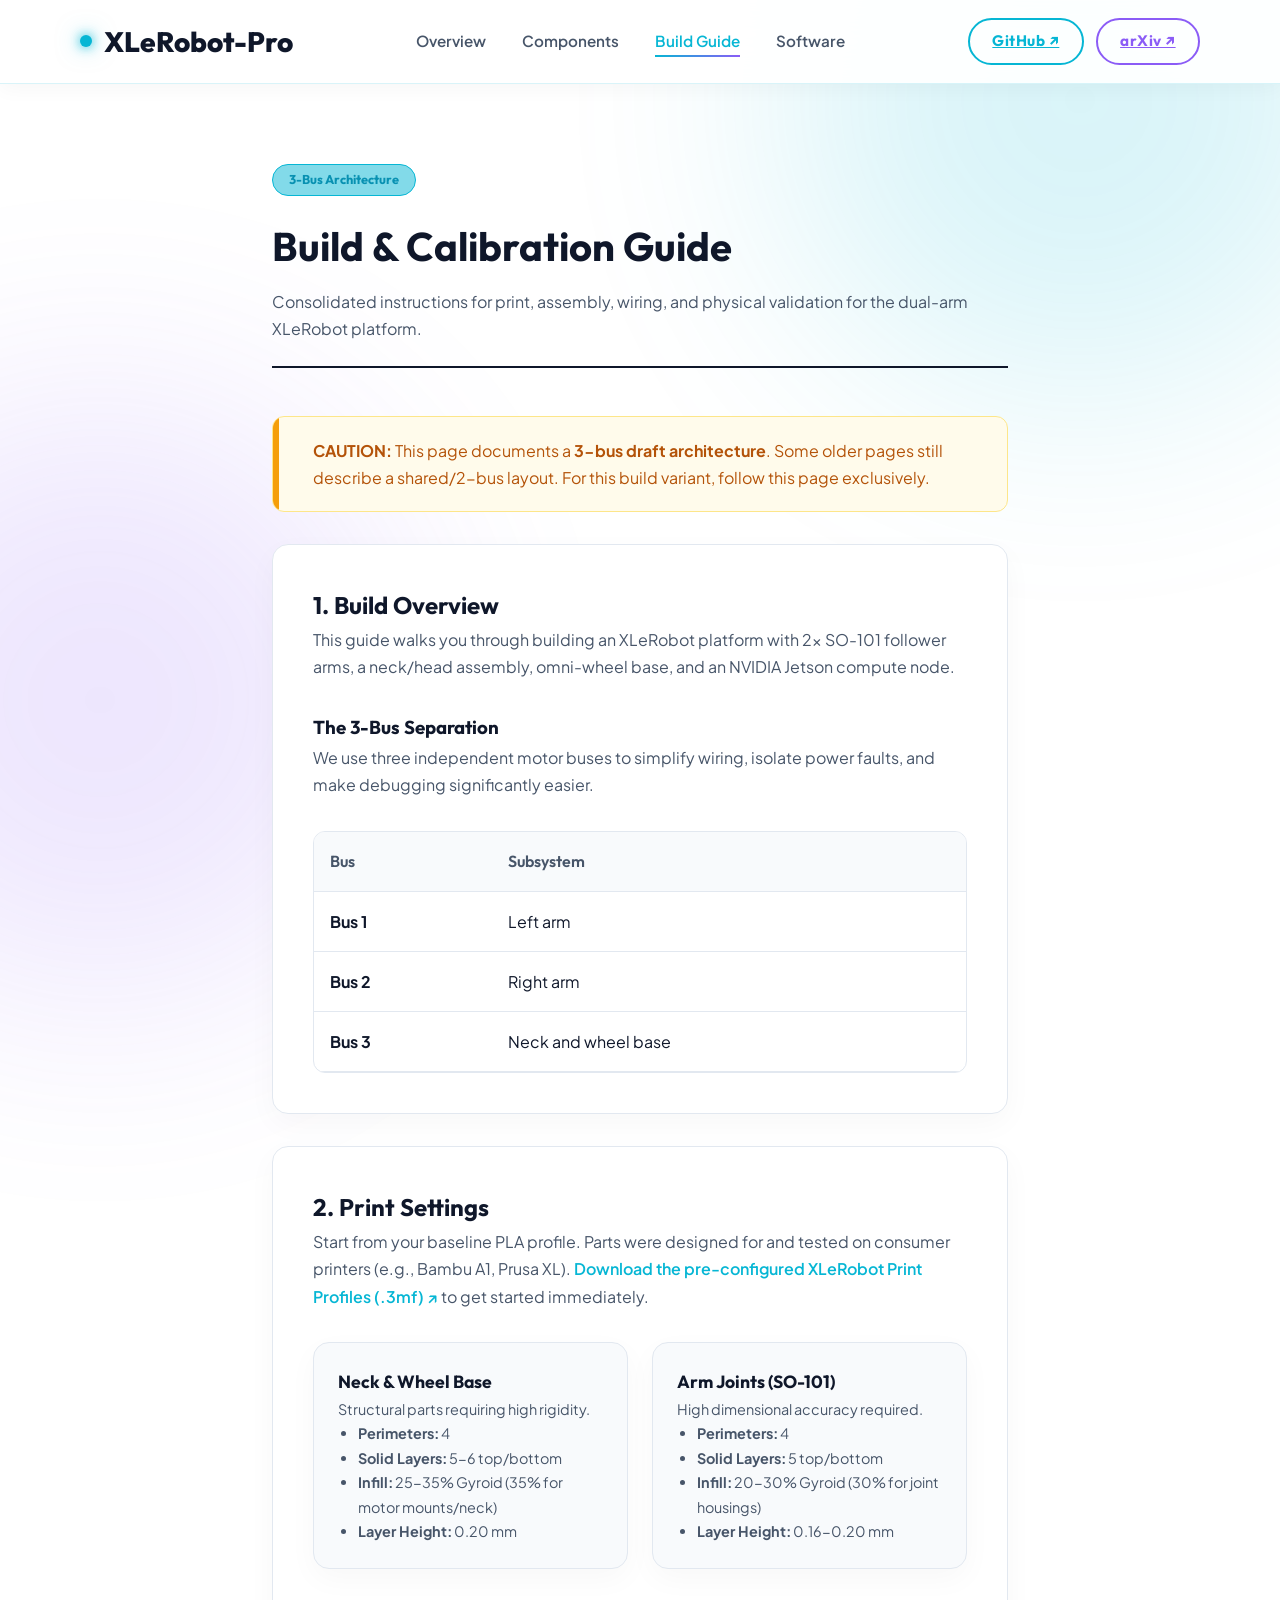
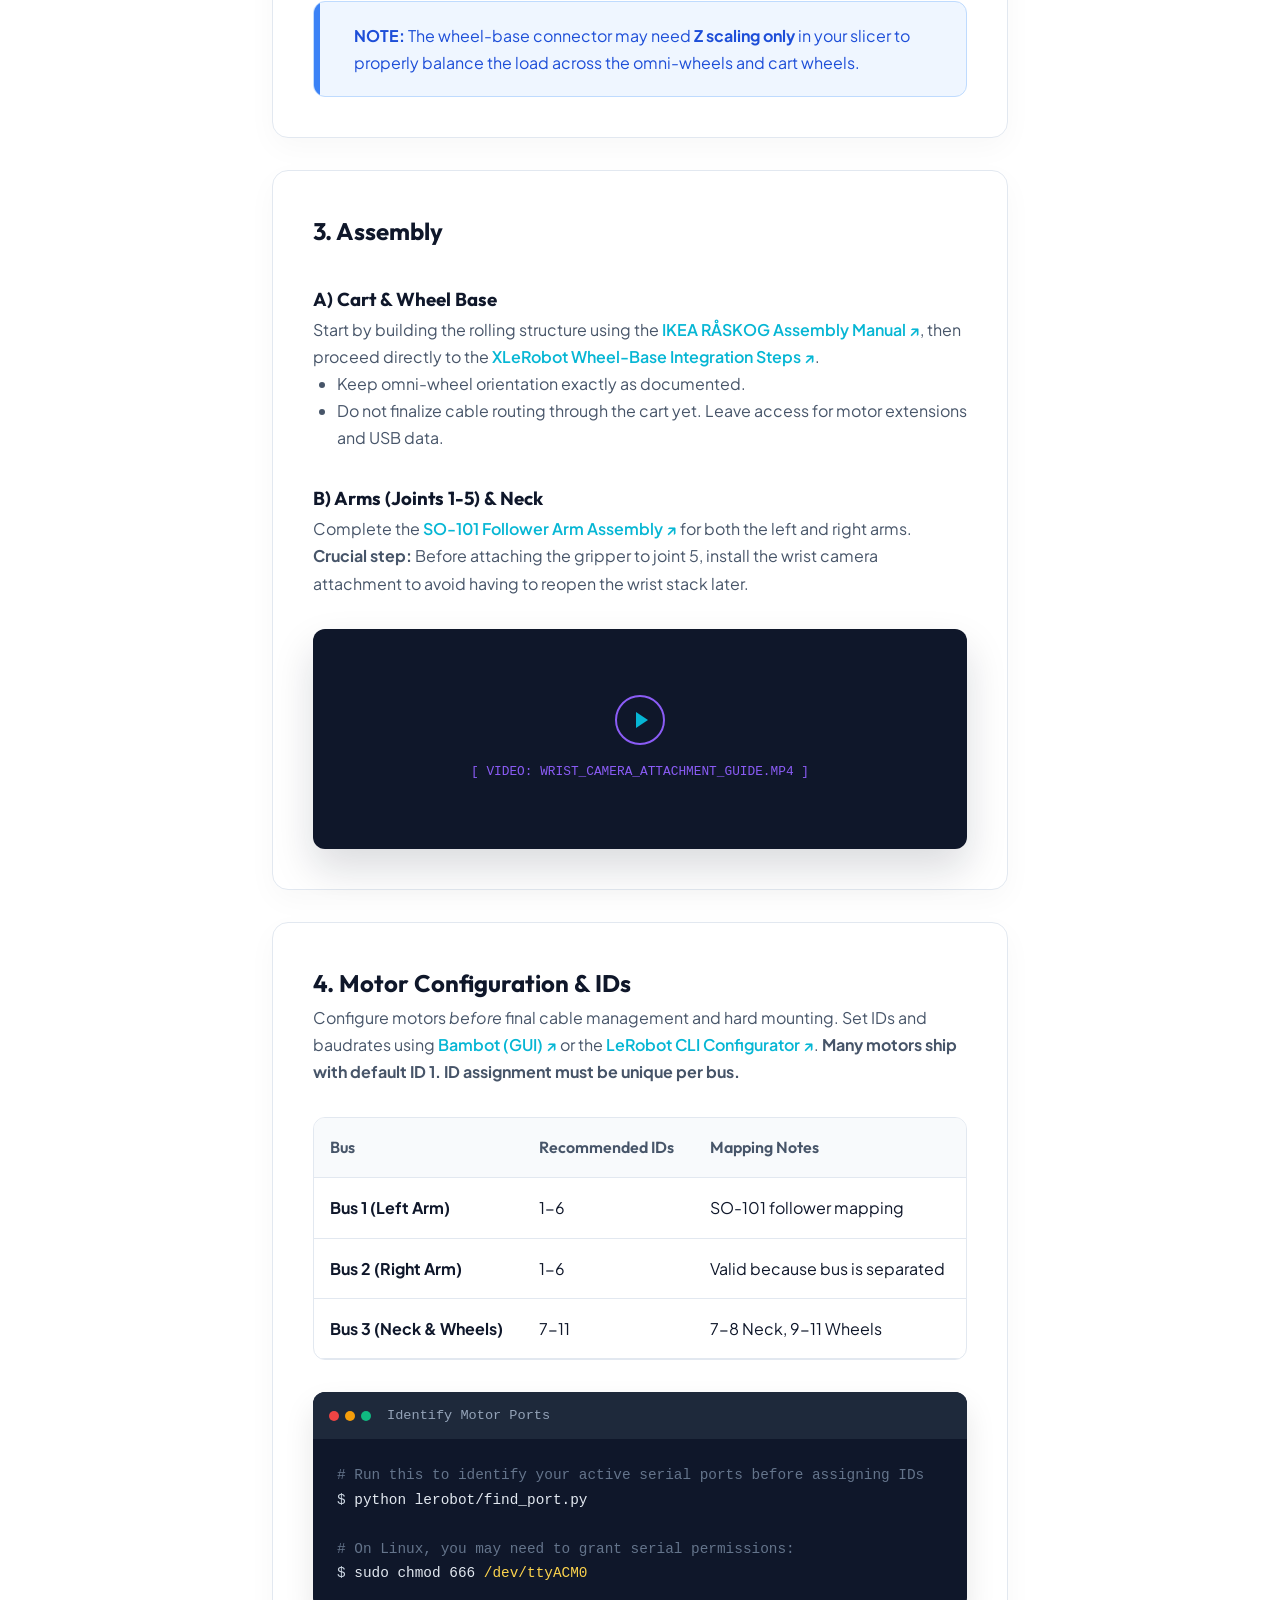
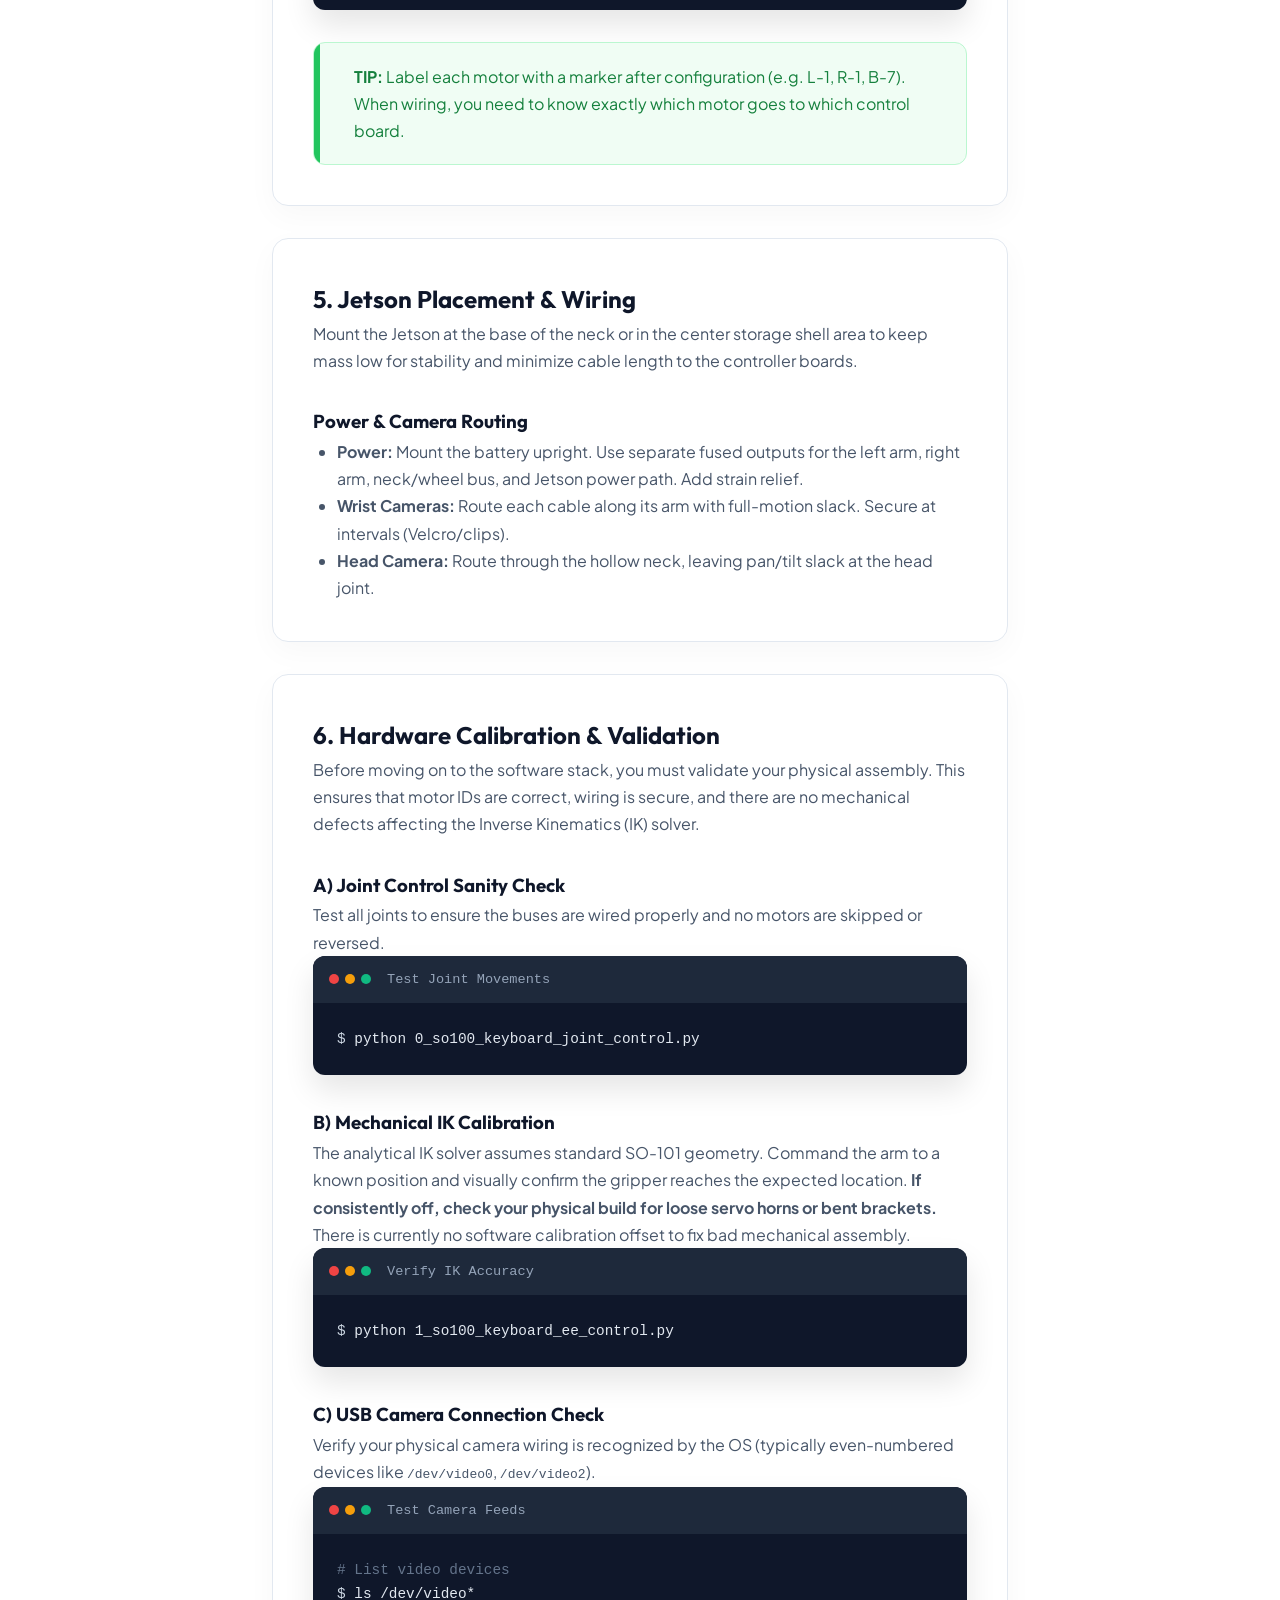
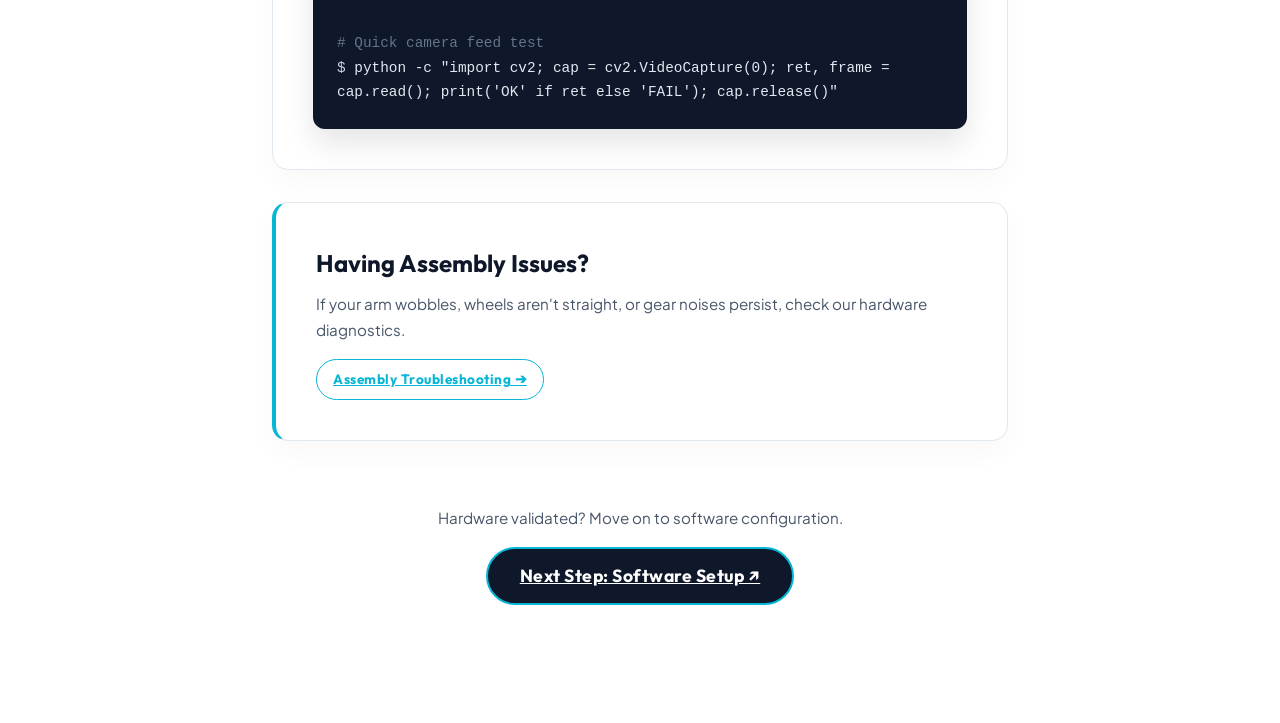
==== build-guide.html @ 207a5ff8 "Adding rest of info" ====
<!DOCTYPE html>
<html lang="en">
<head>
    <meta charset="UTF-8">
    <meta name="viewport" content="width=device-width, initial-scale=1.0">
    <title>XLeRobot-Pro | Build Guide</title>
    <link rel="stylesheet" href="styles.css">
    <link href="https://fonts.googleapis.com/css2?family=Outfit:wght@400;600;800&family=Plus+Jakarta+Sans:wght@400;500;600&display=swap" rel="stylesheet">
</head>
<body>
    <div class="ambient-blob blob-cyan"></div>
    <div class="ambient-blob blob-purple"></div>


    <nav class="top-nav">
        <div class="nav-content">
            <a href="index.html" class="brand">
                <div class="brand-dot"></div>
                XLeRobot-Pro
            </a>
            <div class="nav-menu">
                <a href="index.html" class="nav-link">Overview</a>
                <a href="components.html" class="nav-link">Components</a>
                <a href="build-guide.html" class="nav-link active">Build Guide</a>
                <a href="software.html" class="nav-link">Software</a>
            </div>
            <div class="nav-actions">
                <a href="https://github.com/Vector-Wangel/XLeRobot" target="_blank" class="btn-neon btn-github">GitHub ↗</a>
                <a href="https://arxiv.org/abs/YOUR_ARXIV_ID_HERE" target="_blank" class="btn-neon btn-arxiv">arXiv ↗</a>
            </div>
        </div>
    </nav>

    <main class="page-container">
        
        <header class="page-header">
            <span class="tech-badge">3-Bus Architecture</span>
            <h1>Build & Calibration Guide</h1>
            <p>Consolidated instructions for print, assembly, wiring, and physical validation for the dual-arm XLeRobot platform.</p>
        </header>

        <div class="alert-box" style="position: relative; padding: 1.25rem 1.5rem 1.25rem 2.5rem; border-radius: 12px; background: #fffbeb; border: 1px solid #fde68a; color: #b45309; overflow: hidden; margin-bottom: 2rem;">
            <div style="position: absolute; top: 0; left: 0; width: 6px; height: 100%; background: #f59e0b;"></div>
            <strong>CAUTION:</strong> This page documents a <strong>3-bus draft architecture</strong>. Some older pages still describe a shared/2-bus layout. For this build variant, follow this page exclusively.
        </div>

        <section class="card neon-hover-cyan">
            <h2>1. Build Overview</h2>
            <p>This guide walks you through building an XLeRobot platform with 2x SO-101 follower arms, a neck/head assembly, omni-wheel base, and an NVIDIA Jetson compute node.</p>
            
            <h3 class="mt-4">The 3-Bus Separation</h3>
            <p>We use three independent motor buses to simplify wiring, isolate power faults, and make debugging significantly easier.</p>
            
            <div class="table-container mt-4 mb-4">
                <table class="tech-table">
                    <thead>
                        <tr><th>Bus</th><th>Subsystem</th></tr>
                    </thead>
                    <tbody>
                        <tr><td><strong>Bus 1</strong></td><td>Left arm</td></tr>
                        <tr><td><strong>Bus 2</strong></td><td>Right arm</td></tr>
                        <tr><td><strong>Bus 3</strong></td><td>Neck and wheel base</td></tr>
                    </tbody>
                </table>
            </div>

            
        </section>

        <section class="card">
            <h2>2. Print Settings</h2>
            <p>Start from your baseline PLA profile. Parts were designed for and tested on consumer printers (e.g., Bambu A1, Prusa XL). <a href="#" class="text-neon">Download the pre-configured XLeRobot Print Profiles (.3mf) ↗</a> to get started immediately.</p>

            <div class="grid-2 mt-4">
                <div class="card" style="padding: 1.5rem; margin: 0; background: #f8fafc;">
                    <h3 style="font-size: 1.1rem;">Neck & Wheel Base</h3>
                    <p style="font-size: 0.9rem;">Structural parts requiring high rigidity.</p>
                    <ul style="font-size: 0.9rem; padding-left: 1.25rem;">
                        <li><strong>Perimeters:</strong> 4</li>
                        <li><strong>Solid Layers:</strong> 5-6 top/bottom</li>
                        <li><strong>Infill:</strong> 25-35% Gyroid (35% for motor mounts/neck)</li>
                        <li><strong>Layer Height:</strong> 0.20 mm</li>
                    </ul>
                </div>

                <div class="card" style="padding: 1.5rem; margin: 0; background: #f8fafc;">
                    <h3 style="font-size: 1.1rem;">Arm Joints (SO-101)</h3>
                    <p style="font-size: 0.9rem;">High dimensional accuracy required.</p>
                    <ul style="font-size: 0.9rem; padding-left: 1.25rem;">
                        <li><strong>Perimeters:</strong> 4</li>
                        <li><strong>Solid Layers:</strong> 5 top/bottom</li>
                        <li><strong>Infill:</strong> 20-30% Gyroid (30% for joint housings)</li>
                        <li><strong>Layer Height:</strong> 0.16-0.20 mm</li>
                    </ul>
                </div>
            </div>
            
            <div class="alert-box mt-4" style="position: relative; padding: 1.25rem 1.5rem 1.25rem 2.5rem; border-radius: 12px; background: #eff6ff; border: 1px solid #bfdbfe; color: #1d4ed8; overflow: hidden;">
                <div style="position: absolute; top: 0; left: 0; width: 6px; height: 100%; background: #3b82f6;"></div>
                <strong>NOTE:</strong> The wheel-base connector may need <strong>Z scaling only</strong> in your slicer to properly balance the load across the omni-wheels and cart wheels.
            </div>
        </section>

        <section class="card neon-hover-purple">
            <h2>3. Assembly</h2>
            
            <h3 class="mt-4">A) Cart & Wheel Base</h3>
            <p>Start by building the rolling structure using the <a href="#" class="text-neon">IKEA RÅSKOG Assembly Manual ↗</a>, then proceed directly to the <a href="#" class="text-neon">XLeRobot Wheel-Base Integration Steps ↗</a>.</p>
            <ul style="padding-left: 1.5rem;">
                <li>Keep omni-wheel orientation exactly as documented.</li>
                <li>Do not finalize cable routing through the cart yet. Leave access for motor extensions and USB data.</li>
            </ul>

            <h3 class="mt-4">B) Arms (Joints 1-5) & Neck</h3>
            <p>Complete the <a href="#" class="text-neon">SO-101 Follower Arm Assembly ↗</a> for both the left and right arms. <strong>Crucial step:</strong> Before attaching the gripper to joint 5, install the wrist camera attachment to avoid having to reopen the wrist stack later.</p>

            <div class="media-placeholder mt-4" style="height: 220px; border-color: var(--neon-purple);">
                <div class="play-icon" style="border-color: var(--neon-purple);"></div>
                <span style="font-size: 0.8rem; color: var(--neon-purple);">[ VIDEO: WRIST_CAMERA_ATTACHMENT_GUIDE.MP4 ]</span>
            </div>
        </section>

        <section class="card">
            <h2>4. Motor Configuration & IDs</h2>
            <p>Configure motors <em>before</em> final cable management and hard mounting. Set IDs and baudrates using <a href="#" class="text-neon">Bambot (GUI) ↗</a> or the <a href="#" class="text-neon">LeRobot CLI Configurator ↗</a>. <strong>Many motors ship with default ID 1. ID assignment must be unique per bus.</strong></p>

            <div class="table-container mt-4">
                <table class="tech-table">
                    <thead>
                        <tr><th>Bus</th><th>Recommended IDs</th><th>Mapping Notes</th></tr>
                    </thead>
                    <tbody>
                        <tr><td><strong>Bus 1 (Left Arm)</strong></td><td>1-6</td><td>SO-101 follower mapping</td></tr>
                        <tr><td><strong>Bus 2 (Right Arm)</strong></td><td>1-6</td><td>Valid because bus is separated</td></tr>
                        <tr><td><strong>Bus 3 (Neck & Wheels)</strong></td><td>7-11</td><td>7-8 Neck, 9-11 Wheels</td></tr>
                    </tbody>
                </table>
            </div>

            <div class="terminal-box mt-4">
                <div class="terminal-header">
                    <div class="dots"><span class="dot red"></span><span class="dot yellow"></span><span class="dot green"></span></div>
                    <span>Identify Motor Ports</span>
                </div>
                <div class="terminal-body">
                    <span style="color: #64748b;"># Run this to identify your active serial ports before assigning IDs</span><br>
                    <span style="color: #cbd5e1;">$</span> python lerobot/find_port.py<br><br>
                    <span style="color: #64748b;"># On Linux, you may need to grant serial permissions:</span><br>
                    <span style="color: #cbd5e1;">$</span> sudo chmod 666 <span style="color: #fcd34d;">/dev/ttyACM0</span>
                </div>
            </div>
            
            <div class="alert-box mt-4" style="position: relative; padding: 1.25rem 1.5rem 1.25rem 2.5rem; border-radius: 12px; background: #f0fdf4; border: 1px solid #bbf7d0; color: #15803d; overflow: hidden;">
                <div style="position: absolute; top: 0; left: 0; width: 6px; height: 100%; background: #22c55e;"></div>
                <strong>TIP:</strong> Label each motor with a marker after configuration (e.g. L-1, R-1, B-7). When wiring, you need to know exactly which motor goes to which control board.
            </div>
        </section>

        <section class="card neon-hover-pink">
            <h2>5. Jetson Placement & Wiring</h2>
            <p>Mount the Jetson at the base of the neck or in the center storage shell area to keep mass low for stability and minimize cable length to the controller boards.</p>

            

            <h3 class="mt-4">Power & Camera Routing</h3>
            <ul style="padding-left: 1.5rem;">
                <li><strong>Power:</strong> Mount the battery upright. Use separate fused outputs for the left arm, right arm, neck/wheel bus, and Jetson power path. Add strain relief.</li>
                <li><strong>Wrist Cameras:</strong> Route each cable along its arm with full-motion slack. Secure at intervals (Velcro/clips).</li>
                <li><strong>Head Camera:</strong> Route through the hollow neck, leaving pan/tilt slack at the head joint.</li>
            </ul>
        </section>

        <section class="card">
            <h2>6. Hardware Calibration & Validation</h2>
            <p>Before moving on to the software stack, you must validate your physical assembly. This ensures that motor IDs are correct, wiring is secure, and there are no mechanical defects affecting the Inverse Kinematics (IK) solver.</p>

            <h3 class="mt-4">A) Joint Control Sanity Check</h3>
            <p>Test all joints to ensure the buses are wired properly and no motors are skipped or reversed.</p>
            <div class="terminal-box mt-2 mb-4">
                <div class="terminal-header">
                    <div class="dots"><span class="dot red"></span><span class="dot yellow"></span><span class="dot green"></span></div>
                    <span>Test Joint Movements</span>
                </div>
                <div class="terminal-body">
                    <span style="color: #cbd5e1;">$</span> python 0_so100_keyboard_joint_control.py
                </div>
            </div>

            <h3 class="mt-4">B) Mechanical IK Calibration</h3>
            <p>The analytical IK solver assumes standard SO-101 geometry. Command the arm to a known position and visually confirm the gripper reaches the expected location. <strong>If consistently off, check your physical build for loose servo horns or bent brackets.</strong> There is currently no software calibration offset to fix bad mechanical assembly.</p>
            <div class="terminal-box mt-2 mb-4">
                <div class="terminal-header">
                    <div class="dots"><span class="dot red"></span><span class="dot yellow"></span><span class="dot green"></span></div>
                    <span>Verify IK Accuracy</span>
                </div>
                <div class="terminal-body">
                    <span style="color: #cbd5e1;">$</span> python 1_so100_keyboard_ee_control.py
                </div>
            </div>

            <h3 class="mt-4">C) USB Camera Connection Check</h3>
            <p>Verify your physical camera wiring is recognized by the OS (typically even-numbered devices like <code>/dev/video0</code>, <code>/dev/video2</code>).</p>
            <div class="terminal-box mt-2">
                <div class="terminal-header">
                    <div class="dots"><span class="dot red"></span><span class="dot yellow"></span><span class="dot green"></span></div>
                    <span>Test Camera Feeds</span>
                </div>
                <div class="terminal-body">
                    <span style="color: #64748b;"># List video devices</span><br>
                    <span style="color: #cbd5e1;">$</span> ls /dev/video*<br><br>
                    <span style="color: #64748b;"># Quick camera feed test</span><br>
                    <span style="color: #cbd5e1;">$</span> python -c "import cv2; cap = cv2.VideoCapture(0); ret, frame = cap.read(); print('OK' if ret else 'FAIL'); cap.release()"
                </div>
            </div>
        </section>

        <section class="card" style="border-left: 4px solid var(--neon-cyan);">
            <div style="display: flex; justify-content: space-between; align-items: center; flex-wrap: wrap; gap: 1rem;">
                <div>
                    <h2 style="margin: 0;">Having Assembly Issues?</h2>
                    <p style="margin: 0.5rem 0 0 0; font-size: 0.95rem;">If your arm wobbles, wheels aren't straight, or gear noises persist, check our hardware diagnostics.</p>
                </div>
                <a href="troubleshooting.html" class="btn-neon" style="font-size: 0.85rem; padding: 0.5rem 1rem; border: 1px solid var(--neon-cyan); color: var(--neon-cyan); background: transparent;">Assembly Troubleshooting ➔</a>
            </div>
        </section>

        <div style="text-align: center; margin: 4rem 0 2rem 0;">
            <p style="color: var(--text-body); font-size: 0.95rem; margin-bottom: 1rem;">Hardware validated? Move on to software configuration.</p>
            <a href="software.html" class="btn-neon btn-github" style="display: inline-block; padding: 0.75rem 2rem; font-size: 1.1rem; background: var(--text-main); color: var(--bg-page);">Next Step: Software Setup ↗</a>
        </div>

    </main>
</body>
</html>
---- styles.css ----
/* --- LIGHT NEON TECH VARIABLES --- */
:root {
    --bg-page: #ffffff;
    --bg-card: #ffffff;
    --text-main: #0f172a;
    --text-body: #475569;
    --neon-cyan: #06b6d4;
    --neon-cyan-glow: rgba(6, 182, 212, 0.5);
    --neon-purple: #8b5cf6;
    --neon-purple-glow: rgba(139, 92, 246, 0.5);
    --neon-pink: #ec4899;
    --neon-pink-glow: rgba(236, 72, 153, 0.4);
    --dark-surface: #0f172a;
    --dark-border: #1e293b;
    --border-light: #e2e8f0;
    --smooth: all 0.3s cubic-bezier(0.25, 0.8, 0.25, 1);
}

/* --- RESET & TYPOGRAPHY --- */
* { box-sizing: border-box; margin: 0; padding: 0; }
html { scroll-behavior: smooth; }

body {
    font-family: 'Plus Jakarta Sans', sans-serif;
    background-color: var(--bg-page);
    color: var(--text-body);
    line-height: 1.7;
    position: relative;
    overflow-x: hidden;
}

h1, h2, h3, h4 {
    font-family: 'Outfit', sans-serif;
    color: var(--text-main);
    font-weight: 700;
}

.mt-4 { margin-top: 2rem; }

/* --- AMBIENT BLOBS --- */
.ambient-blob {
    position: fixed;
    width: 600px; height: 600px;
    border-radius: 50%;
    filter: blur(120px);
    z-index: -1;
    opacity: 0.15;
    animation: float 12s infinite alternate ease-in-out;
}
.blob-cyan { top: -200px; right: -100px; background: var(--neon-cyan); }
.blob-purple { bottom: -100px; left: -200px; background: var(--neon-purple); animation-delay: -4s; }

@keyframes float {
    0% { transform: translateY(0) scale(1); }
    100% { transform: translateY(50px) scale(1.05); }
}

/* --- TOP NAVIGATION (COOLER GLASS + NEON) --- */
.top-nav {
    position: sticky;
    top: 0; width: 100%;
    background: rgba(255, 255, 255, 0.92);
    backdrop-filter: blur(20px);
    border-bottom: 1px solid rgba(6, 182, 212, 0.15);
    box-shadow: 0 4px 20px rgba(0,0,0,0.04);
    z-index: 100;
}

.nav-content {
    max-width: 1200px;
    margin: 0 auto;
    padding: 1.1rem 2.5rem;
    display: flex;
    justify-content: space-between;
    align-items: center;
    gap: 2rem;
}

/* Brand */
.brand {
    display: flex;
    align-items: center;
    gap: 12px;
    font-family: 'Outfit', sans-serif;
    font-size: 1.75rem;
    font-weight: 800;
    color: var(--text-main);
    text-decoration: none;
    transition: var(--smooth);
}

.brand:hover .brand-dot {
    animation: pulse 1.5s infinite;
}

.brand-dot {
    width: 12px; height: 12px;
    background: var(--neon-cyan);
    border-radius: 50%;
    box-shadow: 0 0 12px var(--neon-cyan), 0 0 24px var(--neon-cyan-glow);
    transition: var(--smooth);
}

@keyframes pulse {
    0%, 100% { opacity: 1; }
    50% { opacity: 0.4; }
}

/* Nav Menu */
.nav-menu {
    display: flex;
    align-items: center;
    gap: 2.25rem;
}

.nav-link {
    color: var(--text-body);
    text-decoration: none;
    font-weight: 600;
    font-size: 0.95rem;
    position: relative;
    transition: var(--smooth);
}

.nav-link::after {
    content: '';
    position: absolute;
    bottom: -3px;
    left: 0;
    width: 0;
    height: 2px;
    background: linear-gradient(to right, var(--neon-cyan), var(--neon-purple));
    transition: width 0.3s ease;
}

.nav-link:hover, .nav-link.active {
    color: var(--neon-cyan);
}

.nav-link:hover::after, .nav-link.active::after {
    width: 100%;
}

/* Neon Action Buttons */
.nav-actions {
    display: flex;
    align-items: center;
    gap: 12px;
}

.btn-neon {
    padding: 0.55rem 1.4rem;
    border-radius: 9999px;
    font-family: 'Outfit', sans-serif;
    font-weight: 700;
    font-size: 0.95rem;
    letter-spacing: 0.5px;
    display: inline-flex;
    align-items: center;
    gap: 6px;
    transition: all 0.3s cubic-bezier(0.4, 0, 0.2, 1);
    position: relative;
    overflow: hidden;
}

.btn-github {
    border: 2px solid var(--neon-cyan);
    color: var(--neon-cyan);
    background: transparent;
}

.btn-github:hover {
    background: var(--neon-cyan);
    color: white;
    box-shadow: 0 0 25px 8px var(--neon-cyan-glow);
    transform: translateY(-2px);
}

.btn-arxiv {
    border: 2px solid var(--neon-purple);
    color: var(--neon-purple);
    background: transparent;
}

.btn-arxiv:hover {
    background: var(--neon-purple);
    color: white;
    box-shadow: 0 0 25px 8px var(--neon-purple-glow);
    transform: translateY(-2px);
}

/* --- PAGE LAYOUT --- */
.page-container {
    max-width: 800px;
    margin: 0 auto;
    padding: 5rem 2rem;
}

.hero { margin-bottom: 4rem; }
.page-header { margin-bottom: 3rem; border-bottom: 2px solid var(--text-main); padding-bottom: 1.5rem; }
.page-header h1 { font-size: 2.5rem; margin-bottom: 0.5rem; }

.tech-badge {
    display: inline-block;
    padding: 0.25rem 1rem;
    background: var(--neon-cyan-glow);
    color: #0891b2;
    border: 1px solid var(--neon-cyan);
    border-radius: 20px;
    font-size: 0.8rem; font-weight: 700; font-family: 'Outfit', sans-serif;
    margin-bottom: 1rem;
}
.tech-badge.purple { background: var(--neon-purple-glow); color: #7c3aed; border-color: var(--neon-purple); }

.hero-title { font-size: 3.5rem; letter-spacing: -1px; line-height: 1.1; margin-bottom: 1.5rem; }
.hero-desc { font-size: 1.25rem; color: var(--text-body); }

/* --- CARDS & SECTIONS --- */
.card {
    background: var(--bg-card);
    border: 1px solid var(--border-light);
    border-radius: 16px;
    padding: 2.5rem;
    box-shadow: 0 10px 30px rgba(0,0,0,0.03);
    margin-bottom: 2rem;
    transition: var(--smooth);
}

.card:hover {
    border-color: var(--neon-cyan);
    box-shadow: 0 15px 35px var(--neon-cyan-glow);
}

.text-neon { color: var(--neon-cyan); font-weight: 600; text-decoration: none; }
.text-neon:hover { text-decoration: underline; }

/* Grid for Guidelines */
.grid-2 { display: grid; grid-template-columns: 1fr 1fr; gap: 1.5rem; margin-bottom: 2rem;}
.grid-2 .card { padding: 1.5rem; margin-bottom: 0; }
.card-title { font-size: 1.25rem; margin-bottom: 0.75rem; }

/* Neon Hover Effects on White Cards */
.neon-hover-purple:hover { border-color: var(--neon-purple); box-shadow: 0 10px 30px var(--neon-purple-glow); transform: translateY(-3px); }
.neon-hover-cyan:hover { border-color: var(--neon-cyan); box-shadow: 0 10px 30px var(--neon-cyan-glow); transform: translateY(-3px); }
.neon-hover-pink:hover { border-color: var(--neon-pink); box-shadow: 0 10px 30px var(--neon-pink-glow); transform: translateY(-3px); }

/* --- COMPONENTS (Tables, Terminal, Media) --- */
.media-placeholder {
    width: 100%; height: 300px;
    background: var(--dark-surface);
    border-radius: 12px;
    display: flex; flex-direction: column; align-items: center; justify-content: center;
    color: #fff; font-family: monospace; font-size: 0.9rem;
    box-shadow: 0 20px 40px rgba(15, 23, 42, 0.15);
    transition: var(--smooth);
}
.media-placeholder:hover { box-shadow: 0 15px 35px var(--neon-cyan-glow); border: 1px solid var(--neon-cyan); }
.play-icon { width: 50px; height: 50px; border: 2px solid var(--neon-cyan); border-radius: 50%; margin-bottom: 1rem; display: flex; justify-content: center; align-items: center; }
.play-icon::after { content: ''; border-top: 8px solid transparent; border-bottom: 8px solid transparent; border-left: 12px solid var(--neon-cyan); margin-left: 4px; }

/* Table */
.table-container { overflow-x: auto; border: 1px solid var(--border-light); border-radius: 12px; }
.tech-table { width: 100%; border-collapse: collapse; text-align: left; }
.tech-table th { background: #f8fafc; font-family: 'Outfit'; font-weight: 600; padding: 1rem; border-bottom: 1px solid var(--border-light); }
.tech-table td { padding: 1rem; border-bottom: 1px solid var(--border-light); color: var(--text-main); }
.tech-table tr:hover td { background: #f1f5f9; }

/* Dark Terminal Box */
.terminal-box {
    background: var(--dark-surface);
    border-radius: 12px; overflow: hidden;
    box-shadow: 0 15px 30px rgba(0,0,0,0.1);
}
.terminal-header {
    background: var(--dark-border); padding: 0.75rem 1rem;
    display: flex; align-items: center; gap: 1rem;
    font-family: monospace; font-size: 0.85rem; color: #94a3b8;
}
.dots { display: flex; gap: 6px; }
.dot { width: 10px; height: 10px; border-radius: 50%; }
.dot.red { background: #ef4444; } .dot.yellow { background: #f59e0b; } .dot.green { background: #10b981; }
.terminal-body { padding: 1.5rem; font-family: monospace; font-size: 0.9rem; color: #e2e8f0; line-height: 1.7; }
.log-info { color: #2dd4bf; text-shadow: 0 0 5px rgba(45, 212, 191, 0.5); }

/* --- ALERTS & TEMPLATES --- */
.alert-box {
    position: relative; padding: 1.5rem 1.5rem 1.5rem 2.5rem;
    border-radius: 12px; background: #fff1f2; border: 1px solid #fecdd3;
    color: #be123c; overflow: hidden;
}
.alert-accent { position: absolute; top: 0; left: 0; width: 6px; height: 100%; background: #e11d48; }

.template-block { margin-bottom: 3rem; }
.template-header { display: flex; justify-content: space-between; align-items: center; margin-bottom: 1rem; }
.template-header h2 { margin: 0; font-size: 1.5rem; }

/* Dark Code blocks for templates */
pre {
    background: var(--dark-surface); padding: 1.5rem;
    border-radius: 12px; overflow-x: auto;
    font-family: monospace; font-size: 0.9rem; color: #cbd5e1;
    border-left: 4px solid var(--neon-cyan);
    box-shadow: 0 10px 20px rgba(0,0,0,0.05);
}

/* --- RESPONSIVE --- */
@media (max-width: 768px) {
    .nav-content { flex-wrap: wrap; gap: 1rem; padding: 1rem 1.5rem; }
    .nav-menu { order: 3; width: 100%; justify-content: center; gap: 1.5rem; }
    .nav-actions { order: 2; }
    .grid-2 { grid-template-columns: 1fr; }
    .hero-title { font-size: 2.5rem; }
}
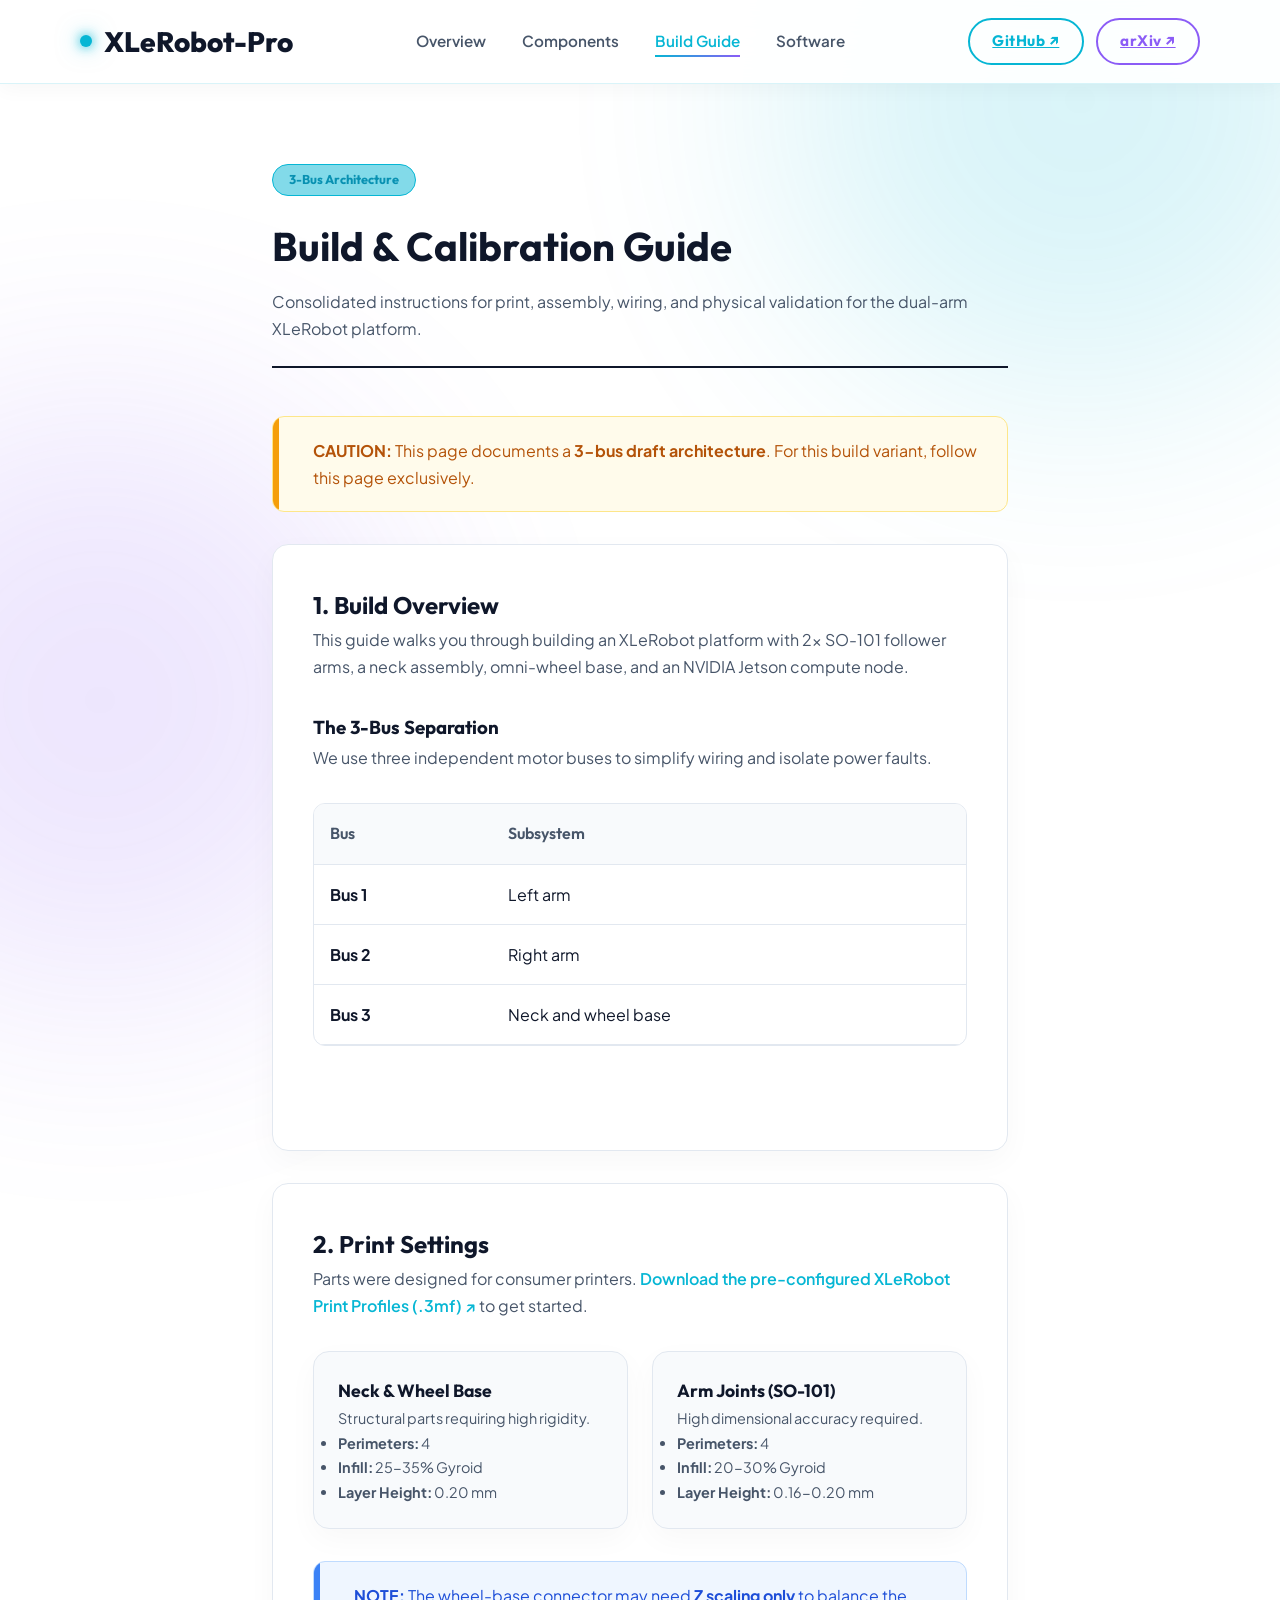
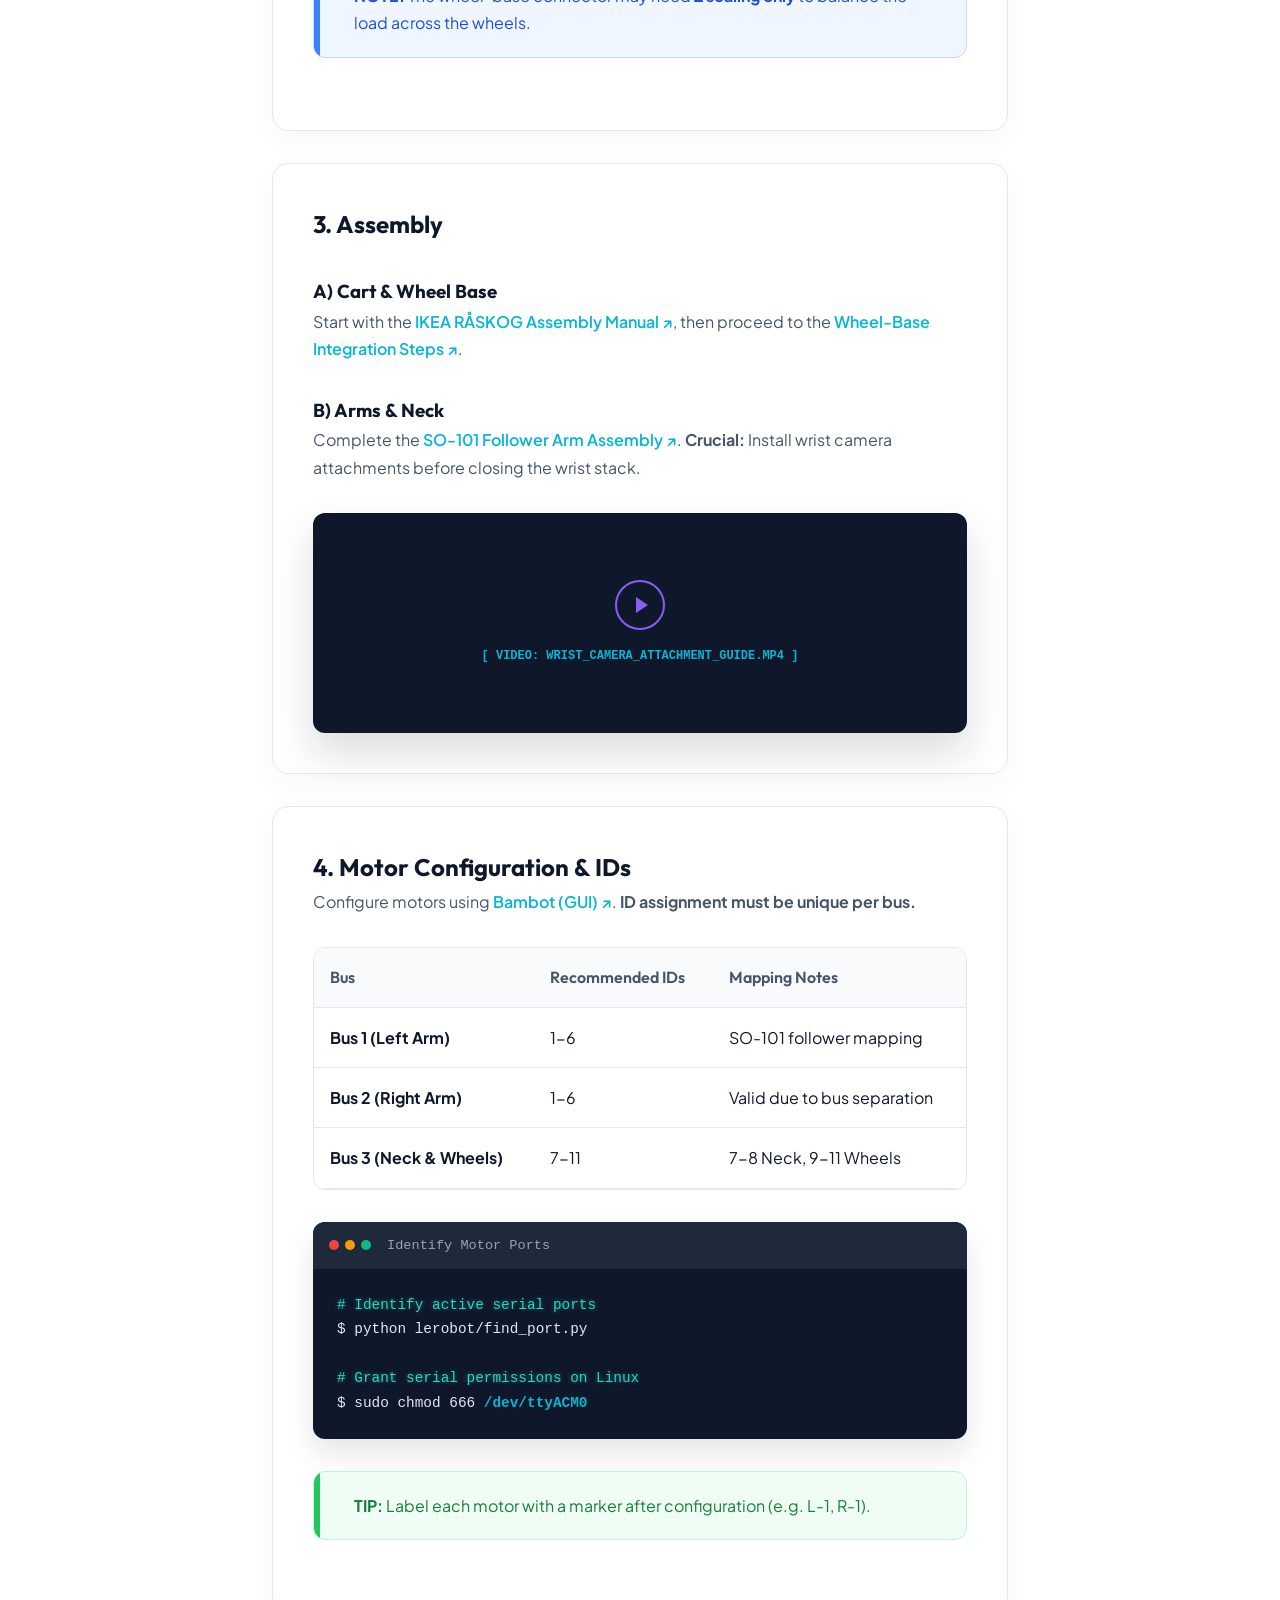
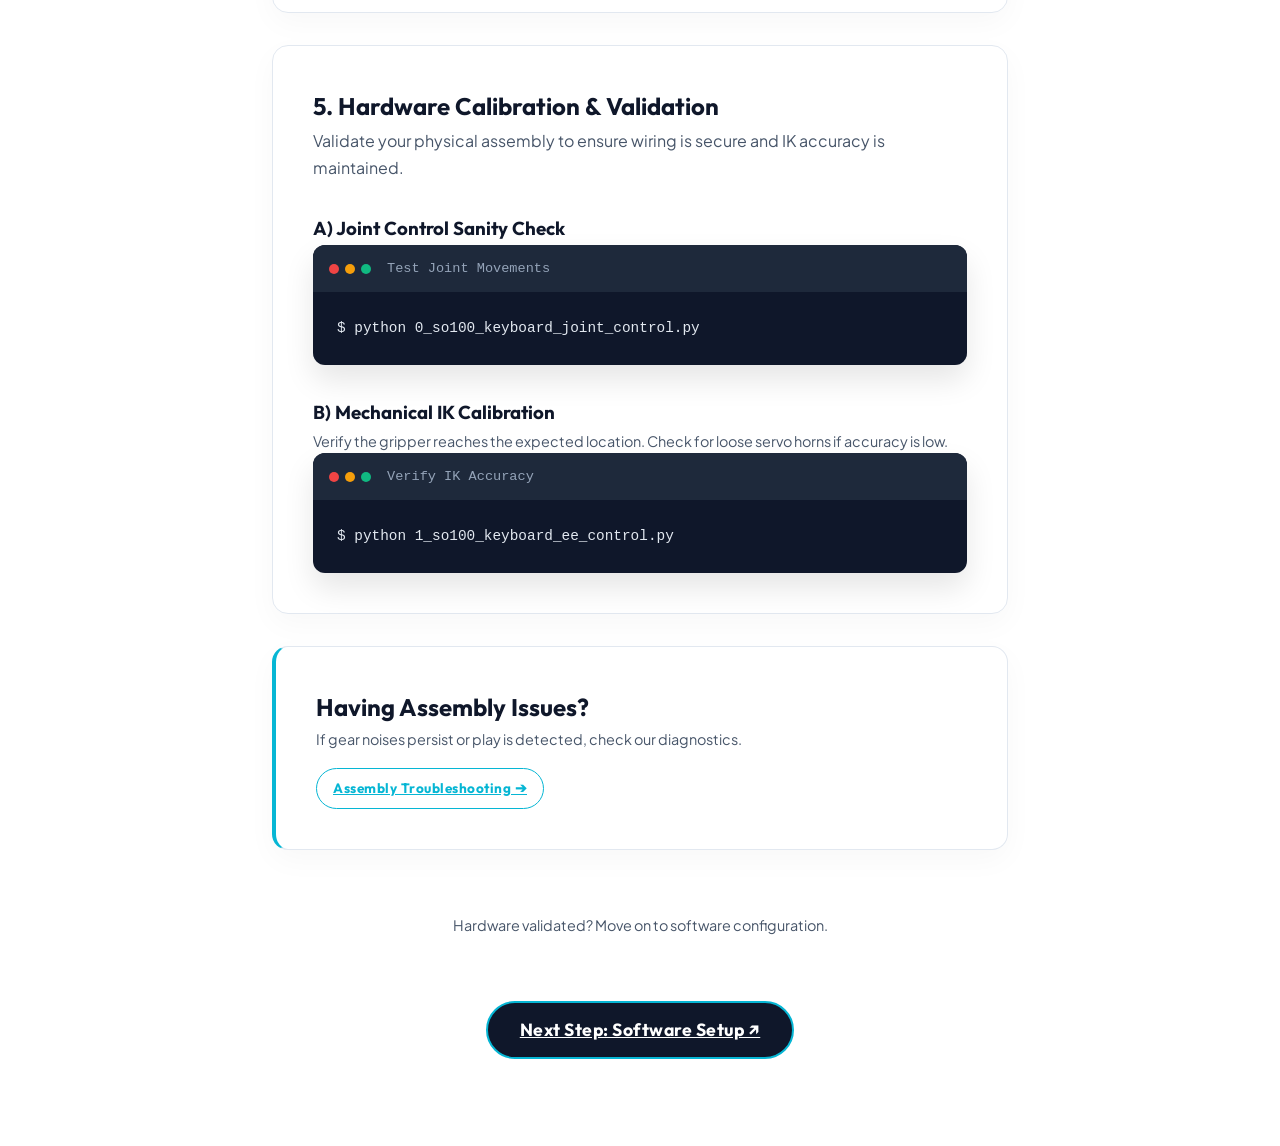
==== commit 864b3b10: "cleaning up styles" ====
--- a/build-guide.html
+++ b/build-guide.html
@@ -10,7 +10,6 @@
 <body>
     <div class="ambient-blob blob-cyan"></div>
     <div class="ambient-blob blob-purple"></div>
-
 
     <nav class="top-nav">
         <div class="nav-content">
@@ -25,8 +24,8 @@
                 <a href="software.html" class="nav-link">Software</a>
             </div>
             <div class="nav-actions">
-                <a href="https://github.com/Vector-Wangel/XLeRobot" target="_blank" class="btn-neon btn-github">GitHub ↗</a>
-                <a href="https://arxiv.org/abs/YOUR_ARXIV_ID_HERE" target="_blank" class="btn-neon btn-arxiv">arXiv ↗</a>
+                <a href="https://github.com/Minko82/xlerobot-pro" target="_blank" class="btn-neon btn-github">GitHub ↗</a>
+                <a href="https://arxiv.org/abs/2603.09051" target="_blank" class="btn-neon btn-arxiv">arXiv ↗</a>
             </div>
         </div>
     </nav>
@@ -39,18 +38,20 @@
             <p>Consolidated instructions for print, assembly, wiring, and physical validation for the dual-arm XLeRobot platform.</p>
         </header>
 
-        <div class="alert-box" style="position: relative; padding: 1.25rem 1.5rem 1.25rem 2.5rem; border-radius: 12px; background: #fffbeb; border: 1px solid #fde68a; color: #b45309; overflow: hidden; margin-bottom: 2rem;">
-            <div style="position: absolute; top: 0; left: 0; width: 6px; height: 100%; background: #f59e0b;"></div>
-            <strong>CAUTION:</strong> This page documents a <strong>3-bus draft architecture</strong>. Some older pages still describe a shared/2-bus layout. For this build variant, follow this page exclusively.
+        <div class="alert-box alert-caution">
+            <div class="alert-accent-line"></div>
+            <strong>CAUTION:</strong> This page documents a <strong>3-bus draft architecture</strong>. For this build variant, follow this page exclusively.
         </div>
 
         <section class="card neon-hover-cyan">
             <h2>1. Build Overview</h2>
-            <p>This guide walks you through building an XLeRobot platform with 2x SO-101 follower arms, a neck/head assembly, omni-wheel base, and an NVIDIA Jetson compute node.</p>
+            <p>This guide walks you through building an XLeRobot platform with 2x SO-101 follower arms, a neck assembly, omni-wheel base, and an NVIDIA Jetson compute node.</p>
             
             <h3 class="mt-4">The 3-Bus Separation</h3>
-            <p>We use three independent motor buses to simplify wiring, isolate power faults, and make debugging significantly easier.</p>
+            <p>We use three independent motor buses to simplify wiring and isolate power faults.</p>
             
+            
+
             <div class="table-container mt-4 mb-4">
                 <table class="tech-table">
                     <thead>
@@ -63,41 +64,37 @@
                     </tbody>
                 </table>
             </div>
-
-            
         </section>
 
         <section class="card">
             <h2>2. Print Settings</h2>
-            <p>Start from your baseline PLA profile. Parts were designed for and tested on consumer printers (e.g., Bambu A1, Prusa XL). <a href="#" class="text-neon">Download the pre-configured XLeRobot Print Profiles (.3mf) ↗</a> to get started immediately.</p>
+            <p>Parts were designed for consumer printers. <a href="#" class="text-neon">Download the pre-configured XLeRobot Print Profiles (.3mf) ↗</a> to get started.</p>
 
             <div class="grid-2 mt-4">
-                <div class="card" style="padding: 1.5rem; margin: 0; background: #f8fafc;">
-                    <h3 style="font-size: 1.1rem;">Neck & Wheel Base</h3>
-                    <p style="font-size: 0.9rem;">Structural parts requiring high rigidity.</p>
-                    <ul style="font-size: 0.9rem; padding-left: 1.25rem;">
+                <div class="card print-card">
+                    <h3>Neck & Wheel Base</h3>
+                    <p>Structural parts requiring high rigidity.</p>
+                    <ul class="mt-2">
                         <li><strong>Perimeters:</strong> 4</li>
-                        <li><strong>Solid Layers:</strong> 5-6 top/bottom</li>
-                        <li><strong>Infill:</strong> 25-35% Gyroid (35% for motor mounts/neck)</li>
+                        <li><strong>Infill:</strong> 25-35% Gyroid</li>
                         <li><strong>Layer Height:</strong> 0.20 mm</li>
                     </ul>
                 </div>
 
-                <div class="card" style="padding: 1.5rem; margin: 0; background: #f8fafc;">
-                    <h3 style="font-size: 1.1rem;">Arm Joints (SO-101)</h3>
-                    <p style="font-size: 0.9rem;">High dimensional accuracy required.</p>
-                    <ul style="font-size: 0.9rem; padding-left: 1.25rem;">
+                <div class="card print-card">
+                    <h3>Arm Joints (SO-101)</h3>
+                    <p>High dimensional accuracy required.</p>
+                    <ul class="mt-2">
                         <li><strong>Perimeters:</strong> 4</li>
-                        <li><strong>Solid Layers:</strong> 5 top/bottom</li>
-                        <li><strong>Infill:</strong> 20-30% Gyroid (30% for joint housings)</li>
+                        <li><strong>Infill:</strong> 20-30% Gyroid</li>
                         <li><strong>Layer Height:</strong> 0.16-0.20 mm</li>
                     </ul>
                 </div>
             </div>
             
-            <div class="alert-box mt-4" style="position: relative; padding: 1.25rem 1.5rem 1.25rem 2.5rem; border-radius: 12px; background: #eff6ff; border: 1px solid #bfdbfe; color: #1d4ed8; overflow: hidden;">
-                <div style="position: absolute; top: 0; left: 0; width: 6px; height: 100%; background: #3b82f6;"></div>
-                <strong>NOTE:</strong> The wheel-base connector may need <strong>Z scaling only</strong> in your slicer to properly balance the load across the omni-wheels and cart wheels.
+            <div class="alert-box alert-note mt-4">
+                <div class="alert-accent-line"></div>
+                <strong>NOTE:</strong> The wheel-base connector may need <strong>Z scaling only</strong> to balance the load across the wheels.
             </div>
         </section>
 
@@ -105,24 +102,22 @@
             <h2>3. Assembly</h2>
             
             <h3 class="mt-4">A) Cart & Wheel Base</h3>
-            <p>Start by building the rolling structure using the <a href="#" class="text-neon">IKEA RÅSKOG Assembly Manual ↗</a>, then proceed directly to the <a href="#" class="text-neon">XLeRobot Wheel-Base Integration Steps ↗</a>.</p>
-            <ul style="padding-left: 1.5rem;">
-                <li>Keep omni-wheel orientation exactly as documented.</li>
-                <li>Do not finalize cable routing through the cart yet. Leave access for motor extensions and USB data.</li>
-            </ul>
+            <p>Start with the <a href="#" class="text-neon">IKEA RÅSKOG Assembly Manual ↗</a>, then proceed to the <a href="#" class="text-neon">Wheel-Base Integration Steps ↗</a>.</p>
+            
+            
 
-            <h3 class="mt-4">B) Arms (Joints 1-5) & Neck</h3>
-            <p>Complete the <a href="#" class="text-neon">SO-101 Follower Arm Assembly ↗</a> for both the left and right arms. <strong>Crucial step:</strong> Before attaching the gripper to joint 5, install the wrist camera attachment to avoid having to reopen the wrist stack later.</p>
+            <h3 class="mt-4">B) Arms & Neck</h3>
+            <p>Complete the <a href="#" class="text-neon">SO-101 Follower Arm Assembly ↗</a>. <strong>Crucial:</strong> Install wrist camera attachments before closing the wrist stack.</p>
 
-            <div class="media-placeholder mt-4" style="height: 220px; border-color: var(--neon-purple);">
-                <div class="play-icon" style="border-color: var(--neon-purple);"></div>
-                <span style="font-size: 0.8rem; color: var(--neon-purple);">[ VIDEO: WRIST_CAMERA_ATTACHMENT_GUIDE.MP4 ]</span>
+            <div class="media-placeholder video-size purple-border mt-4">
+                <div class="play-icon purple-border"></div>
+                <span class="label-small text-neon purple">[ VIDEO: WRIST_CAMERA_ATTACHMENT_GUIDE.MP4 ]</span>
             </div>
         </section>
 
         <section class="card">
             <h2>4. Motor Configuration & IDs</h2>
-            <p>Configure motors <em>before</em> final cable management and hard mounting. Set IDs and baudrates using <a href="#" class="text-neon">Bambot (GUI) ↗</a> or the <a href="#" class="text-neon">LeRobot CLI Configurator ↗</a>. <strong>Many motors ship with default ID 1. ID assignment must be unique per bus.</strong></p>
+            <p>Configure motors using <a href="#" class="text-neon">Bambot (GUI) ↗</a>. <strong>ID assignment must be unique per bus.</strong></p>
 
             <div class="table-container mt-4">
                 <table class="tech-table">
@@ -131,7 +126,7 @@
                     </thead>
                     <tbody>
                         <tr><td><strong>Bus 1 (Left Arm)</strong></td><td>1-6</td><td>SO-101 follower mapping</td></tr>
-                        <tr><td><strong>Bus 2 (Right Arm)</strong></td><td>1-6</td><td>Valid because bus is separated</td></tr>
+                        <tr><td><strong>Bus 2 (Right Arm)</strong></td><td>1-6</td><td>Valid due to bus separation</td></tr>
                         <tr><td><strong>Bus 3 (Neck & Wheels)</strong></td><td>7-11</td><td>7-8 Neck, 9-11 Wheels</td></tr>
                     </tbody>
                 </table>
@@ -143,90 +138,60 @@
                     <span>Identify Motor Ports</span>
                 </div>
                 <div class="terminal-body">
-                    <span style="color: #64748b;"># Run this to identify your active serial ports before assigning IDs</span><br>
-                    <span style="color: #cbd5e1;">$</span> python lerobot/find_port.py<br><br>
-                    <span style="color: #64748b;"># On Linux, you may need to grant serial permissions:</span><br>
-                    <span style="color: #cbd5e1;">$</span> sudo chmod 666 <span style="color: #fcd34d;">/dev/ttyACM0</span>
+                    <span class="log-info"># Identify active serial ports</span><br>
+                    <span>$</span> python lerobot/find_port.py<br><br>
+                    <span class="log-info"># Grant serial permissions on Linux</span><br>
+                    <span>$</span> sudo chmod 666 <span class="text-neon">/dev/ttyACM0</span>
                 </div>
             </div>
             
-            <div class="alert-box mt-4" style="position: relative; padding: 1.25rem 1.5rem 1.25rem 2.5rem; border-radius: 12px; background: #f0fdf4; border: 1px solid #bbf7d0; color: #15803d; overflow: hidden;">
-                <div style="position: absolute; top: 0; left: 0; width: 6px; height: 100%; background: #22c55e;"></div>
-                <strong>TIP:</strong> Label each motor with a marker after configuration (e.g. L-1, R-1, B-7). When wiring, you need to know exactly which motor goes to which control board.
+            <div class="alert-box alert-tip mt-4">
+                <div class="alert-accent-line"></div>
+                <strong>TIP:</strong> Label each motor with a marker after configuration (e.g. L-1, R-1).
             </div>
         </section>
 
-        <section class="card neon-hover-pink">
-            <h2>5. Jetson Placement & Wiring</h2>
-            <p>Mount the Jetson at the base of the neck or in the center storage shell area to keep mass low for stability and minimize cable length to the controller boards.</p>
-
-            
-
-            <h3 class="mt-4">Power & Camera Routing</h3>
-            <ul style="padding-left: 1.5rem;">
-                <li><strong>Power:</strong> Mount the battery upright. Use separate fused outputs for the left arm, right arm, neck/wheel bus, and Jetson power path. Add strain relief.</li>
-                <li><strong>Wrist Cameras:</strong> Route each cable along its arm with full-motion slack. Secure at intervals (Velcro/clips).</li>
-                <li><strong>Head Camera:</strong> Route through the hollow neck, leaving pan/tilt slack at the head joint.</li>
-            </ul>
-        </section>
-
         <section class="card">
-            <h2>6. Hardware Calibration & Validation</h2>
-            <p>Before moving on to the software stack, you must validate your physical assembly. This ensures that motor IDs are correct, wiring is secure, and there are no mechanical defects affecting the Inverse Kinematics (IK) solver.</p>
+            <h2>5. Hardware Calibration & Validation</h2>
+            <p>Validate your physical assembly to ensure wiring is secure and IK accuracy is maintained.</p>
 
             <h3 class="mt-4">A) Joint Control Sanity Check</h3>
-            <p>Test all joints to ensure the buses are wired properly and no motors are skipped or reversed.</p>
-            <div class="terminal-box mt-2 mb-4">
+            <div class="terminal-box mt-2">
                 <div class="terminal-header">
                     <div class="dots"><span class="dot red"></span><span class="dot yellow"></span><span class="dot green"></span></div>
                     <span>Test Joint Movements</span>
                 </div>
                 <div class="terminal-body">
-                    <span style="color: #cbd5e1;">$</span> python 0_so100_keyboard_joint_control.py
+                    <span>$</span> python 0_so100_keyboard_joint_control.py
                 </div>
             </div>
 
             <h3 class="mt-4">B) Mechanical IK Calibration</h3>
-            <p>The analytical IK solver assumes standard SO-101 geometry. Command the arm to a known position and visually confirm the gripper reaches the expected location. <strong>If consistently off, check your physical build for loose servo horns or bent brackets.</strong> There is currently no software calibration offset to fix bad mechanical assembly.</p>
-            <div class="terminal-box mt-2 mb-4">
+            <p class="font-small">Verify the gripper reaches the expected location. Check for loose servo horns if accuracy is low.</p>
+            <div class="terminal-box mt-2">
                 <div class="terminal-header">
                     <div class="dots"><span class="dot red"></span><span class="dot yellow"></span><span class="dot green"></span></div>
                     <span>Verify IK Accuracy</span>
                 </div>
                 <div class="terminal-body">
-                    <span style="color: #cbd5e1;">$</span> python 1_so100_keyboard_ee_control.py
-                </div>
-            </div>
-
-            <h3 class="mt-4">C) USB Camera Connection Check</h3>
-            <p>Verify your physical camera wiring is recognized by the OS (typically even-numbered devices like <code>/dev/video0</code>, <code>/dev/video2</code>).</p>
-            <div class="terminal-box mt-2">
-                <div class="terminal-header">
-                    <div class="dots"><span class="dot red"></span><span class="dot yellow"></span><span class="dot green"></span></div>
-                    <span>Test Camera Feeds</span>
-                </div>
-                <div class="terminal-body">
-                    <span style="color: #64748b;"># List video devices</span><br>
-                    <span style="color: #cbd5e1;">$</span> ls /dev/video*<br><br>
-                    <span style="color: #64748b;"># Quick camera feed test</span><br>
-                    <span style="color: #cbd5e1;">$</span> python -c "import cv2; cap = cv2.VideoCapture(0); ret, frame = cap.read(); print('OK' if ret else 'FAIL'); cap.release()"
+                    <span>$</span> python 1_so100_keyboard_ee_control.py
                 </div>
             </div>
         </section>
 
-        <section class="card" style="border-left: 4px solid var(--neon-cyan);">
-            <div style="display: flex; justify-content: space-between; align-items: center; flex-wrap: wrap; gap: 1rem;">
-                <div>
-                    <h2 style="margin: 0;">Having Assembly Issues?</h2>
-                    <p style="margin: 0.5rem 0 0 0; font-size: 0.95rem;">If your arm wobbles, wheels aren't straight, or gear noises persist, check our hardware diagnostics.</p>
+        <section class="card footer-cta">
+            <div class="flex-wrap-center">
+                <div class="card-no-margin">
+                    <h2>Having Assembly Issues?</h2>
+                    <p class="font-small">If gear noises persist or play is detected, check our diagnostics.</p>
                 </div>
-                <a href="troubleshooting.html" class="btn-neon" style="font-size: 0.85rem; padding: 0.5rem 1rem; border: 1px solid var(--neon-cyan); color: var(--neon-cyan); background: transparent;">Assembly Troubleshooting ➔</a>
+                <a href="troubleshooting.html" class="btn-neon btn-outline-cyan">Assembly Troubleshooting ➔</a>
             </div>
         </section>
 
-        <div style="text-align: center; margin: 4rem 0 2rem 0;">
-            <p style="color: var(--text-body); font-size: 0.95rem; margin-bottom: 1rem;">Hardware validated? Move on to software configuration.</p>
-            <a href="software.html" class="btn-neon btn-github" style="display: inline-block; padding: 0.75rem 2rem; font-size: 1.1rem; background: var(--text-main); color: var(--bg-page);">Next Step: Software Setup ↗</a>
+        <div class="text-center mt-large">
+            <p class="credits-text mb-4">Hardware validated? Move on to software configuration.</p>
+            <a href="software.html" class="btn-neon btn-github btn-cta">Next Step: Software Setup ↗</a>
         </div>
 
     </main>
--- a/styles.css
+++ b/styles.css
@@ -310,4 +310,412 @@
     .nav-actions { order: 2; }
     .grid-2 { grid-template-columns: 1fr; }
     .hero-title { font-size: 2.5rem; }
+}
+
+/* --- NEW UTILITY CLASSES --- */
+
+/* Layout & Spacing */
+.mb-4 { margin-bottom: 4rem; }
+.flex-wrap-gap { display: flex; gap: 15px; flex-wrap: wrap; }
+.text-center { text-align: center; }
+.mt-large { margin-top: 4rem; }
+
+/* Media & Hero Wrappers */
+.hero-image-wrapper {
+    margin-bottom: 4rem;
+}
+
+.media-placeholder.hero-size {
+    height: 450px;
+    border-color: var(--neon-cyan);
+    box-shadow: 0 15px 0px var(--neon-cyan-glow);
+}
+
+.media-placeholder.video-size {
+    height: 220px;
+}
+
+.media-placeholder.gallery-size {
+    height: 180px;
+}
+
+.media-placeholder.purple-border {
+    border-color: var(--neon-purple);
+}
+
+.media-placeholder .icon-large {
+    font-size: 3rem;
+    margin-bottom: 15px;
+}
+
+.media-placeholder .icon-med {
+    font-size: 2rem;
+    margin-bottom: 10px;
+}
+
+.media-placeholder .label-hero {
+    font-size: 1rem;
+    color: var(--neon-cyan);
+    letter-spacing: 2px;
+    font-weight: 600;
+}
+
+.media-placeholder .label-small {
+    font-size: 0.75rem;
+}
+
+.play-icon.purple-border {
+    border-color: var(--neon-purple);
+}
+
+.play-icon.purple-border::after {
+    border-left-color: var(--neon-purple);
+}
+
+/* Credits Section */
+.card-credits {
+    background: var(--bg-page);
+    border: 1px dashed var(--border-light);
+    margin-top: 4rem;
+}
+
+.card-credits h2 {
+    font-size: 1.25rem;
+}
+
+.credits-grid {
+    display: grid;
+    grid-template-columns: 1fr 1fr;
+    gap: 2rem;
+    margin-top: 2rem;
+}
+
+.credits-col h3 {
+    font-size: 1rem;
+    color: var(--text-main);
+}
+
+.credits-list {
+    font-size: 0.85rem;
+    list-style: none;
+    padding: 0;
+}
+
+.credits-list li {
+    margin-bottom: 0.75rem;
+}
+
+.credits-text {
+    font-size: 0.9rem;
+    line-height: 1.6;
+}
+
+.text-underline {
+    text-decoration: underline;
+}
+
+/* Gallery Grid */
+.gallery-grid {
+    display: grid;
+    grid-template-columns: repeat(auto-fit, minmax(200px, 1fr));
+    gap: 1rem;
+    margin-top: 2rem;
+}
+
+/* Call to Action Button */
+.btn-cta {
+    display: inline-block;
+    padding: 0.75rem 2rem;
+    font-size: 1.1rem;
+    background: var(--text-main);
+    color: var(--bg-page);
+}
+
+/* --- TUTORIAL SPECIFIC CLASSES --- */
+
+/* Flexible Grids without inline styles */
+.grid-stack-mobile {
+    display: grid;
+    grid-template-columns: 1fr 1fr;
+    gap: 1.5rem;
+    margin-bottom: 2rem;
+}
+
+.card-no-margin {
+    margin: 0;
+}
+
+.card-accent-purple {
+    border-left: 4px solid var(--neon-purple);
+}
+
+/* Status & Info Boxes */
+.info-badge-block {
+    margin-top: 1rem;
+    padding: 0.5rem;
+    background: #f8fafc;
+    border-radius: 8px;
+    font-size: 0.85rem;
+    text-align: center;
+}
+
+.alert-success {
+    background: #f0fdf4;
+    border-color: #bbf7d0;
+    color: #15803d;
+}
+
+.troubleshoot-box {
+    margin-top: 2rem;
+    padding: 1.5rem;
+    background: var(--dark-surface);
+    border-radius: 12px;
+    border: 1px solid #e11d48;
+}
+
+.troubleshoot-box h4 {
+    color: #fb7185;
+    margin-top: 0;
+}
+
+.troubleshoot-text {
+    font-size: 0.9rem;
+    color: #fda4af;
+}
+
+/* Typography Utilities */
+.text-cyan { color: var(--neon-cyan); }
+.text-purple { color: var(--neon-purple); }
+.font-small { font-size: 0.9rem; }
+.font-med { font-size: 1.1rem; }
+
+/* --- DIAGNOSTIC & TROUBLESHOOTING UTILITIES --- */
+
+.tech-badge-pink { 
+    background: var(--neon-pink-glow); 
+    color: #be123c; 
+    border-color: var(--neon-pink); 
+}
+
+.diag-header {
+    margin-bottom: 1rem; 
+    border-bottom: 1px solid var(--border-light); 
+    padding-bottom: 0.5rem;
+    display: flex;
+    align-items: center;
+}
+
+.diag-icon { margin-right: 8px; }
+
+.table-small { font-size: 0.85rem; }
+
+.code-pink { color: var(--neon-pink); font-weight: 600; }
+.code-cyan { color: var(--neon-cyan); font-weight: 600; }
+
+.divider-large {
+    border: 0; 
+    border-top: 1px solid var(--border-light); 
+    margin: 4rem 0;
+}
+
+.flex-between {
+    display: flex; 
+    justify-content: space-between; 
+    align-items: center;
+}
+
+.cause-title { font-size: 1.1rem; color: #be123c; }
+.symptom-title { font-size: 1.1rem; color: #b45309; }
+
+.border-top-light {
+    border-top: 1px solid var(--border-light); 
+    padding-top: 1.5rem;
+}
+
+/* Status Cards for Checklists */
+.status-card-green {
+    background: #f0fdf4; 
+    padding: 1.25rem; 
+    border-radius: 8px; 
+    border: 1px solid #bbf7d0;
+}
+
+.status-card-blue {
+    background: #eff6ff; 
+    padding: 1.25rem; 
+    border-radius: 8px; 
+    border: 1px solid #bfdbfe;
+}
+
+.status-title-green { color: #15803d; margin-bottom: 0.5rem; }
+.status-title-blue { color: #1d4ed8; margin-bottom: 0.5rem; }
+
+.status-list {
+    padding-left: 1.25rem; 
+    font-size: 0.9rem; 
+    margin: 0;
+}
+
+.status-list-green { color: #166534; }
+.status-list-blue { color: #1e40af; }
+
+
+/* --- COMPONENTS & BOM UTILITIES --- */
+
+.arch-card {
+    padding: 1.5rem; 
+    margin-bottom: 0;
+}
+
+.arch-card h3 {
+    font-size: 1.15rem; 
+    margin-bottom: 0.5rem;
+    display: flex;
+    align-items: center;
+}
+
+.arch-card p {
+    font-size: 0.9rem; 
+    margin: 0;
+}
+
+.bom-header-flex {
+    display: flex; 
+    justify-content: space-between; 
+    align-items: flex-end; 
+    margin-bottom: 1.5rem; 
+    flex-wrap: wrap; 
+    gap: 1rem;
+}
+
+.price-tag-container {
+    text-align: right;
+}
+
+.price-amount {
+    font-family: 'Outfit', sans-serif; 
+    font-size: 2rem; 
+    font-weight: 800; 
+    color: var(--text-main); 
+    line-height: 1;
+}
+
+.media-placeholder.schematic {
+    height: 180px; 
+    border-color: var(--border-light); 
+    background: #f8fafc;
+}
+
+.text-right { text-align: right; }
+.text-center { text-align: center; }
+.font-mono { font-family: monospace; }
+
+/* --- BUILD GUIDE & ALERT UTILITIES --- */
+
+/* Alert System */
+.alert-box {
+    position: relative; 
+    padding: 1.25rem 1.5rem 1.25rem 2.5rem; 
+    border-radius: 12px; 
+    overflow: hidden; 
+    margin-bottom: 2rem;
+    border: 1px solid;
+}
+
+.alert-accent-line {
+    position: absolute; 
+    top: 0; 
+    left: 0; 
+    width: 6px; 
+    height: 100%;
+}
+
+/* Alert Variants */
+.alert-caution { background: #fffbeb; border-color: #fde68a; color: #b45309; }
+.alert-caution .alert-accent-line { background: #f59e0b; }
+
+.alert-note { background: #eff6ff; border-color: #bfdbfe; color: #1d4ed8; }
+.alert-note .alert-accent-line { background: #3b82f6; }
+
+.alert-tip { background: #f0fdf4; border-color: #bbf7d0; color: #15803d; }
+.alert-tip .alert-accent-line { background: #22c55e; }
+
+/* Print Settings Cards */
+.print-card {
+    padding: 1.5rem; 
+    margin: 0; 
+    background: #f8fafc;
+}
+
+.print-card h3 { font-size: 1.1rem; }
+.print-card p, .print-card ul { font-size: 0.9rem; }
+
+/* Footer CTA Section */
+.footer-cta {
+    border-left: 4px solid var(--neon-cyan);
+}
+
+.flex-wrap-center {
+    display: flex; 
+    justify-content: space-between; 
+    align-items: center; 
+    flex-wrap: wrap; 
+    gap: 1rem;
+}
+
+.btn-outline-cyan {
+    font-size: 0.85rem; 
+    padding: 0.5rem 1rem; 
+    border: 1px solid var(--neon-cyan); 
+    color: var(--neon-cyan); 
+    background: transparent;
+}
+
+/* --- SOFTWARE SETUP UTILITIES --- */
+
+.ascii-diagram-box {
+    background: var(--dark-surface); 
+    padding: 2rem; 
+    border-radius: 12px; 
+    overflow-x: auto; 
+    margin-top: 1.5rem; 
+    border: 1px solid var(--border-light); 
+    box-shadow: 0 10px 30px rgba(0,0,0,0.1);
+}
+
+.ascii-diagram-box pre {
+    font-family: monospace; 
+    color: var(--neon-cyan); 
+    background: transparent; 
+    padding: 0; 
+    box-shadow: none; 
+    border: none; 
+    font-size: 0.85rem; 
+    line-height: 1.2;
+}
+
+/* Quick Diagnostic Grid Cards */
+.diag-grid-card {
+    border: 1px solid var(--border-light); 
+    padding: 1rem; 
+    border-radius: 8px;
+}
+
+.diag-grid-card strong {
+    color: #e11d48;
+    display: block;
+}
+
+.diag-grid-card p {
+    font-size: 0.9rem; 
+    margin-bottom: 0; 
+    margin-top: 0.25rem;
+}
+
+.btn-outline-pink {
+    font-size: 0.85rem; 
+    padding: 0.5rem 1rem; 
+    border: 1px solid var(--neon-pink); 
+    color: var(--neon-pink); 
+    background: transparent;
 }
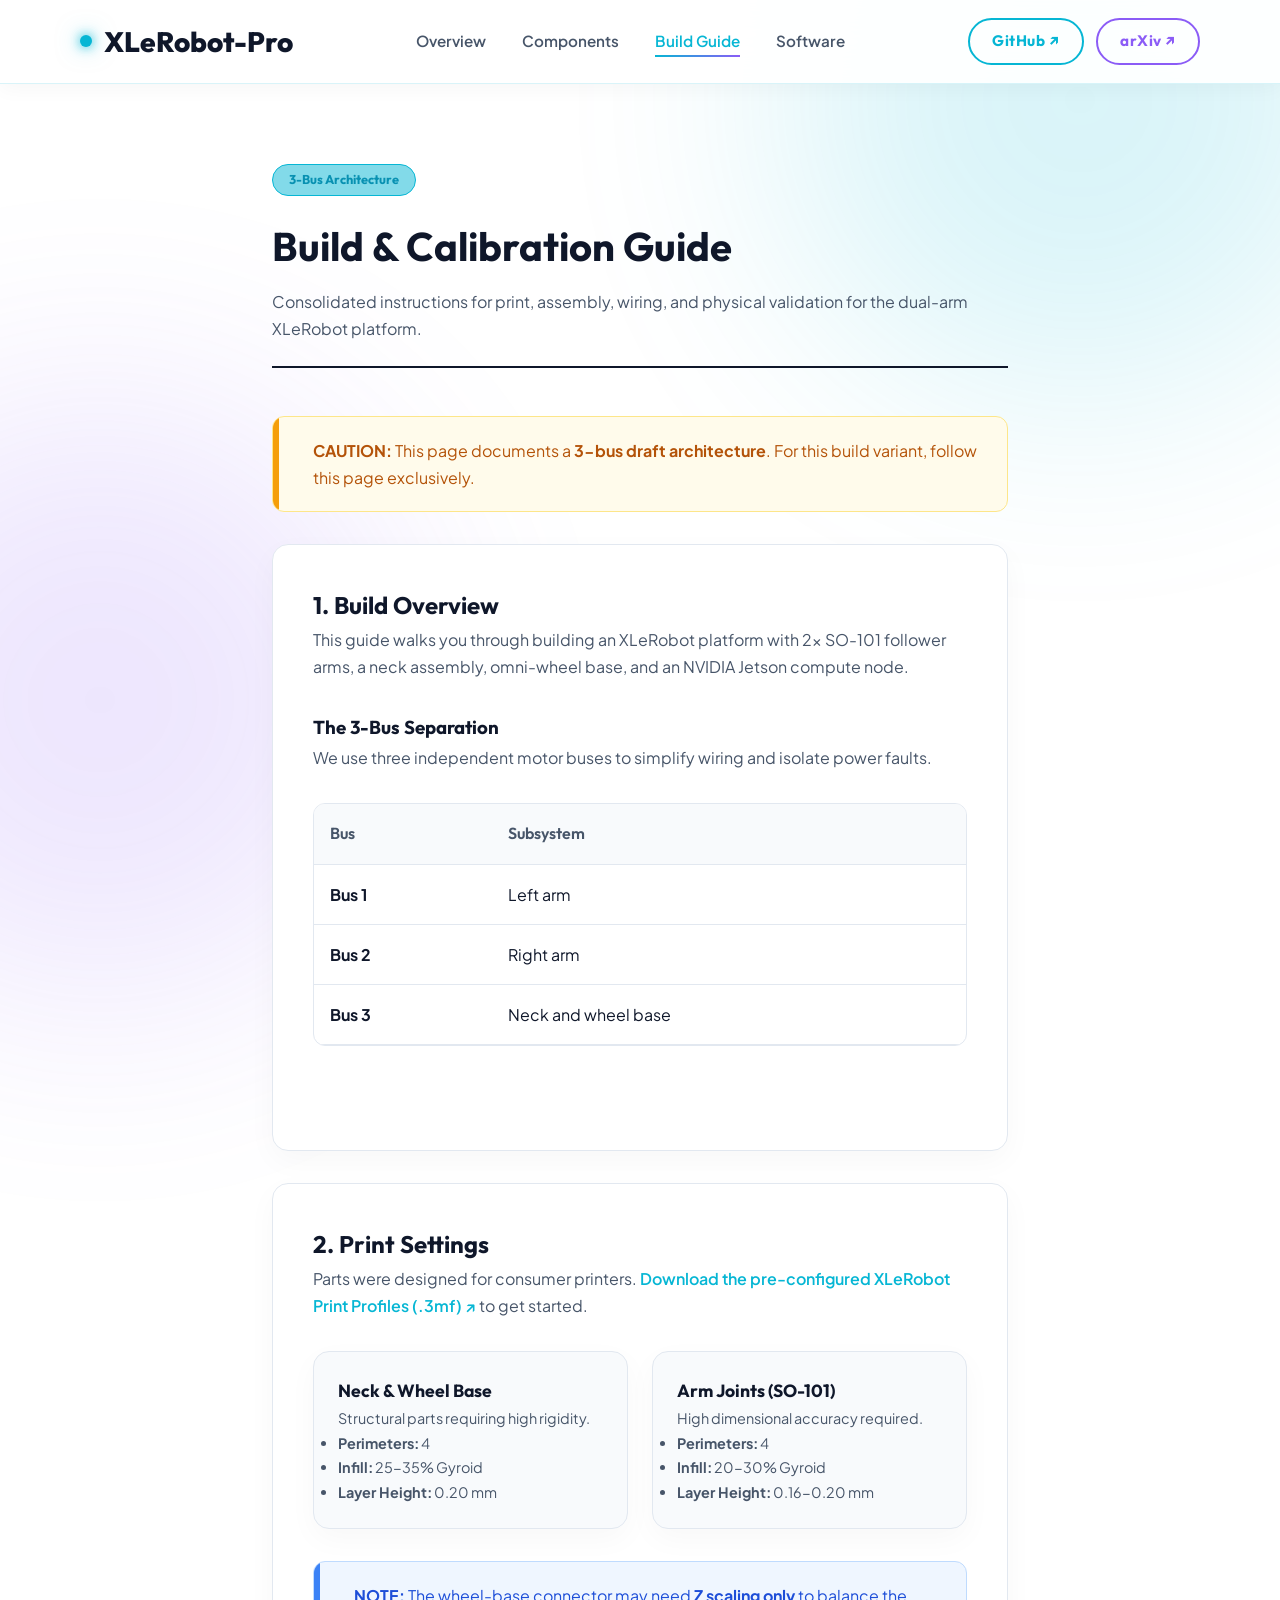
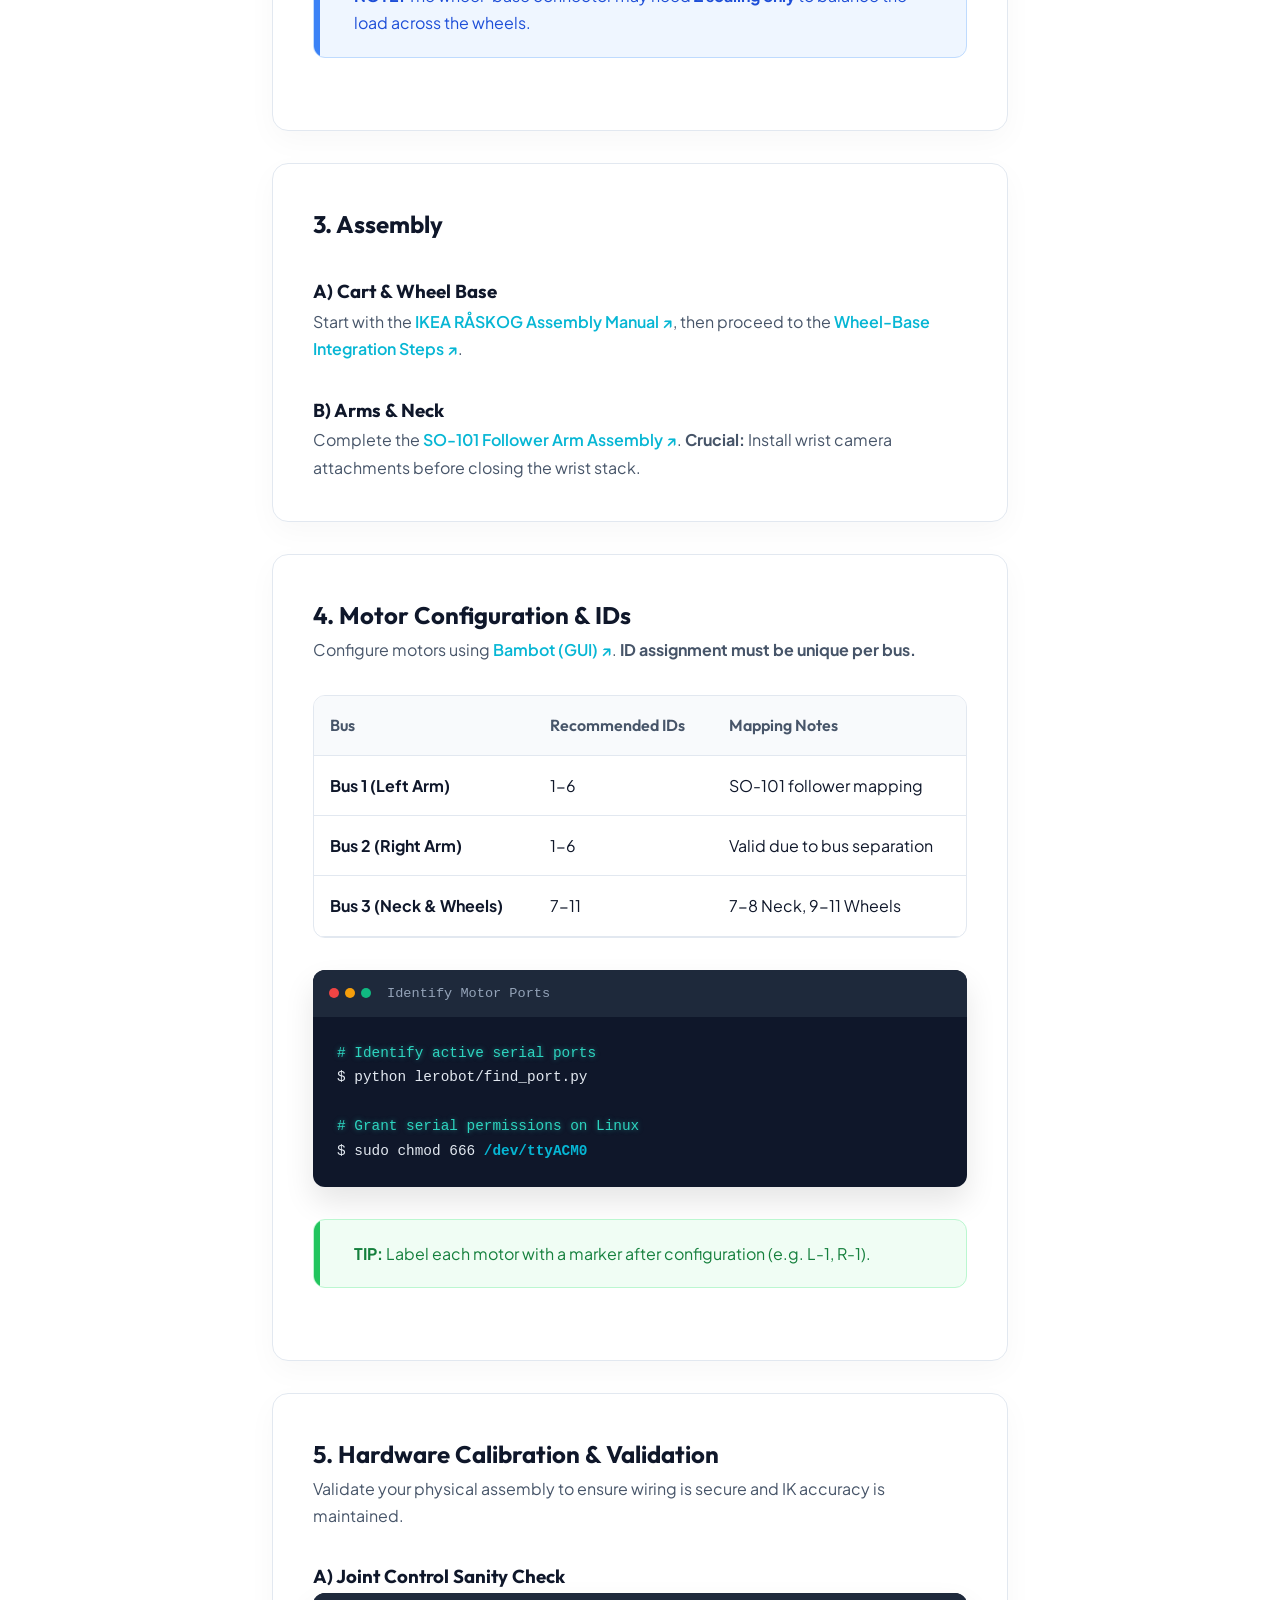
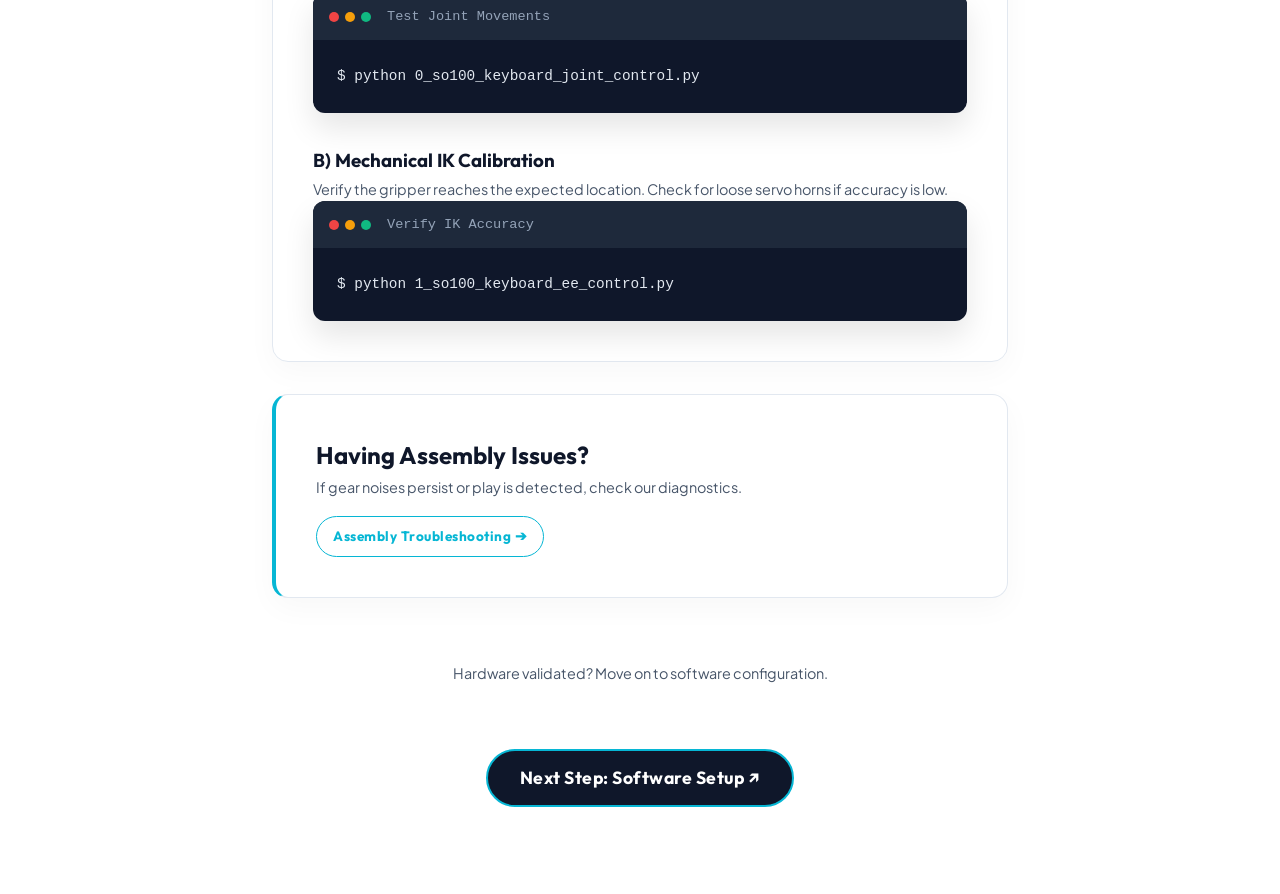
==== commit 582f22f6: "yep" ====
--- a/build-guide.html
+++ b/build-guide.html
@@ -109,10 +109,6 @@
             <h3 class="mt-4">B) Arms & Neck</h3>
             <p>Complete the <a href="#" class="text-neon">SO-101 Follower Arm Assembly ↗</a>. <strong>Crucial:</strong> Install wrist camera attachments before closing the wrist stack.</p>
 
-            <div class="media-placeholder video-size purple-border mt-4">
-                <div class="play-icon purple-border"></div>
-                <span class="label-small text-neon purple">[ VIDEO: WRIST_CAMERA_ATTACHMENT_GUIDE.MP4 ]</span>
-            </div>
         </section>
 
         <section class="card">
--- a/styles.css
+++ b/styles.css
@@ -161,12 +161,14 @@
     transition: all 0.3s cubic-bezier(0.4, 0, 0.2, 1);
     position: relative;
     overflow: hidden;
+    text-decoration: none;
 }
 
 .btn-github {
     border: 2px solid var(--neon-cyan);
     color: var(--neon-cyan);
     background: transparent;
+    text-decoration: none;
 }
 
 .btn-github:hover {
@@ -174,12 +176,14 @@
     color: white;
     box-shadow: 0 0 25px 8px var(--neon-cyan-glow);
     transform: translateY(-2px);
+    text-decoration: none;
 }
 
 .btn-arxiv {
     border: 2px solid var(--neon-purple);
     color: var(--neon-purple);
     background: transparent;
+    text-decoration: none;
 }
 
 .btn-arxiv:hover {
@@ -187,6 +191,7 @@
     color: white;
     box-shadow: 0 0 25px 8px var(--neon-purple-glow);
     transform: translateY(-2px);
+    text-decoration: none;
 }
 
 /* --- PAGE LAYOUT --- */
@@ -429,6 +434,7 @@
     font-size: 1.1rem;
     background: var(--text-main);
     color: var(--bg-page);
+    text-decoration: none;
 }
 
 /* --- TUTORIAL SPECIFIC CLASSES --- */
@@ -669,6 +675,7 @@
     border: 1px solid var(--neon-cyan); 
     color: var(--neon-cyan); 
     background: transparent;
+    text-decoration: none;
 }
 
 /* --- SOFTWARE SETUP UTILITIES --- */
@@ -718,4 +725,24 @@
     border: 1px solid var(--neon-pink); 
     color: var(--neon-pink); 
     background: transparent;
-}+    text-decoration: none;
+}
+
+/* 1. Base rule applies to BOTH images and videos */
+.full-width-image {
+    width: 100%;
+    border-radius: 8px; /* Optional: keep this if you liked the rounded corners */
+}
+
+/* 2. Target ONLY videos with that class to force them to the exact same size */
+video.full-width-image {
+    aspect-ratio: 16 / 9; 
+    object-fit: cover; 
+}
+
+/* 3. Target ONLY images with that class so they scale naturally without cropping */
+img.full-width-image {
+    height: auto; 
+    object-fit: initial; /* Resets any lingering object-fit rules */
+}
+
